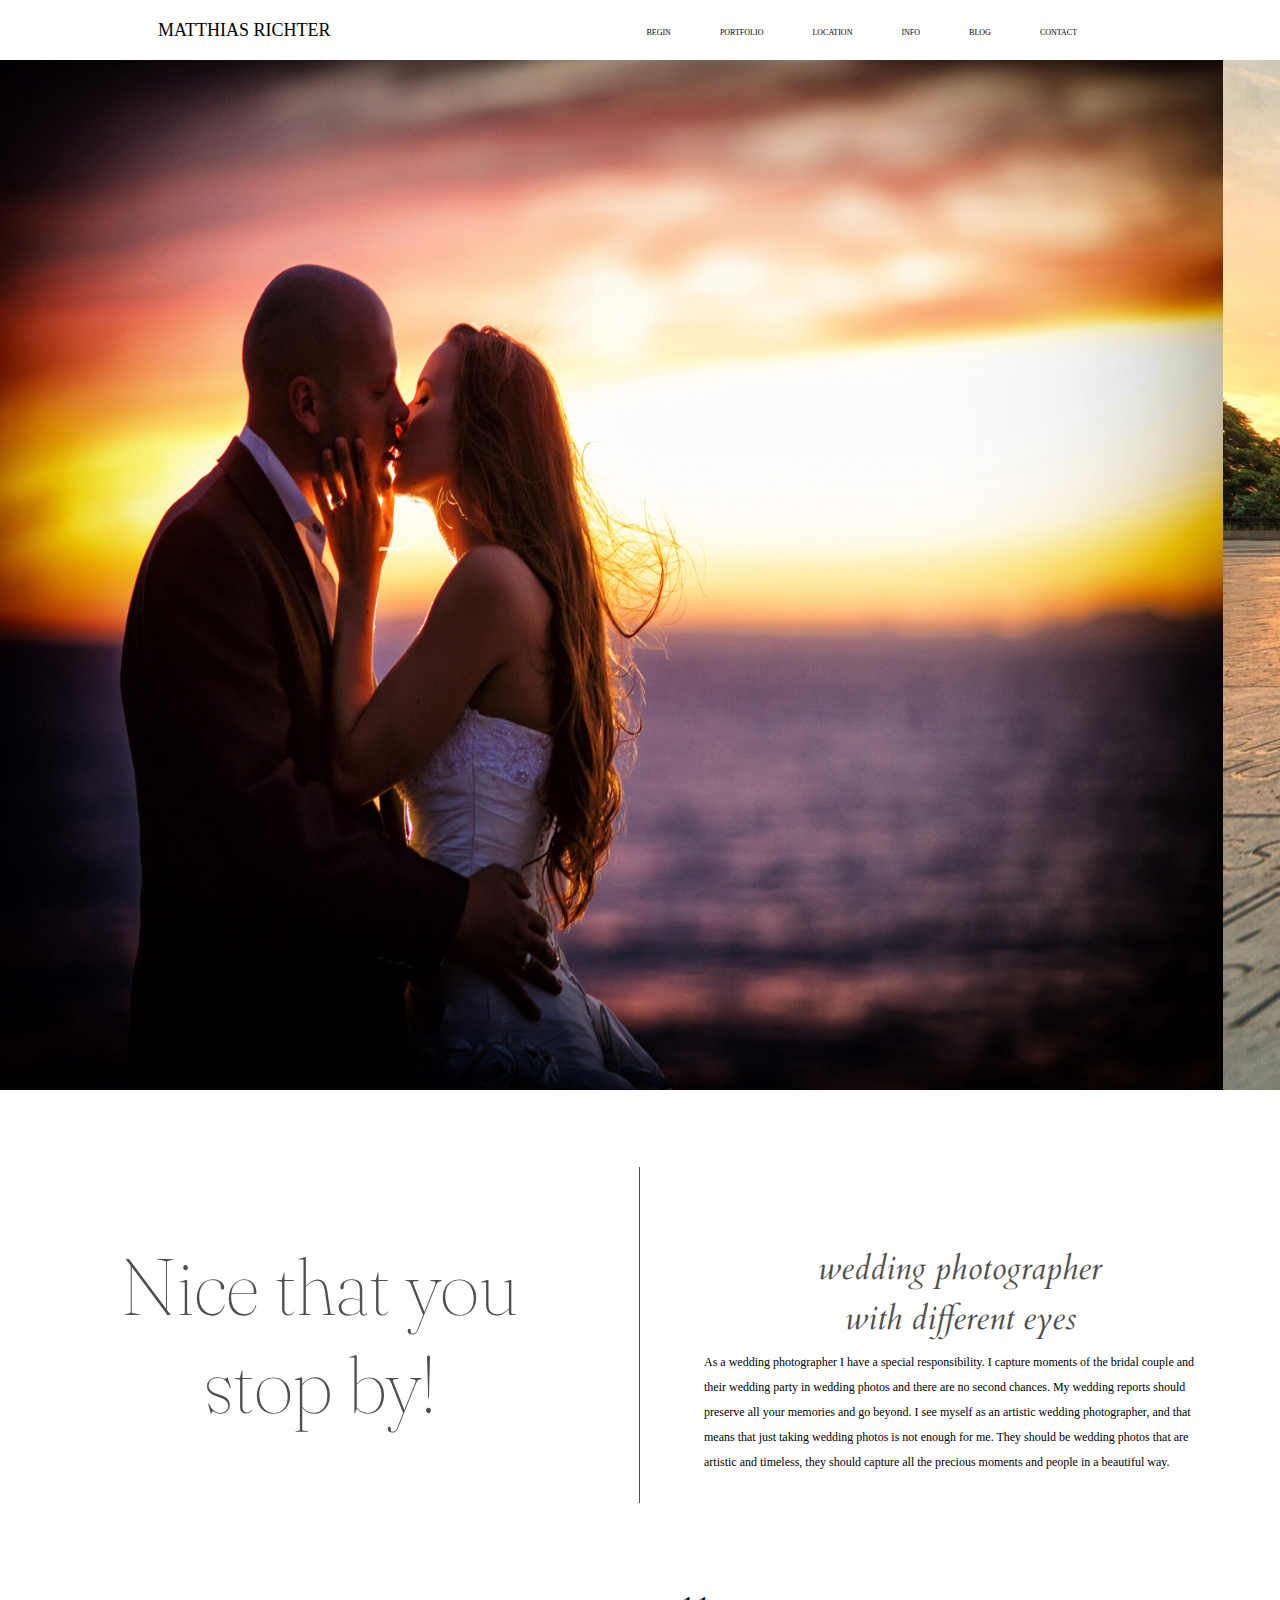
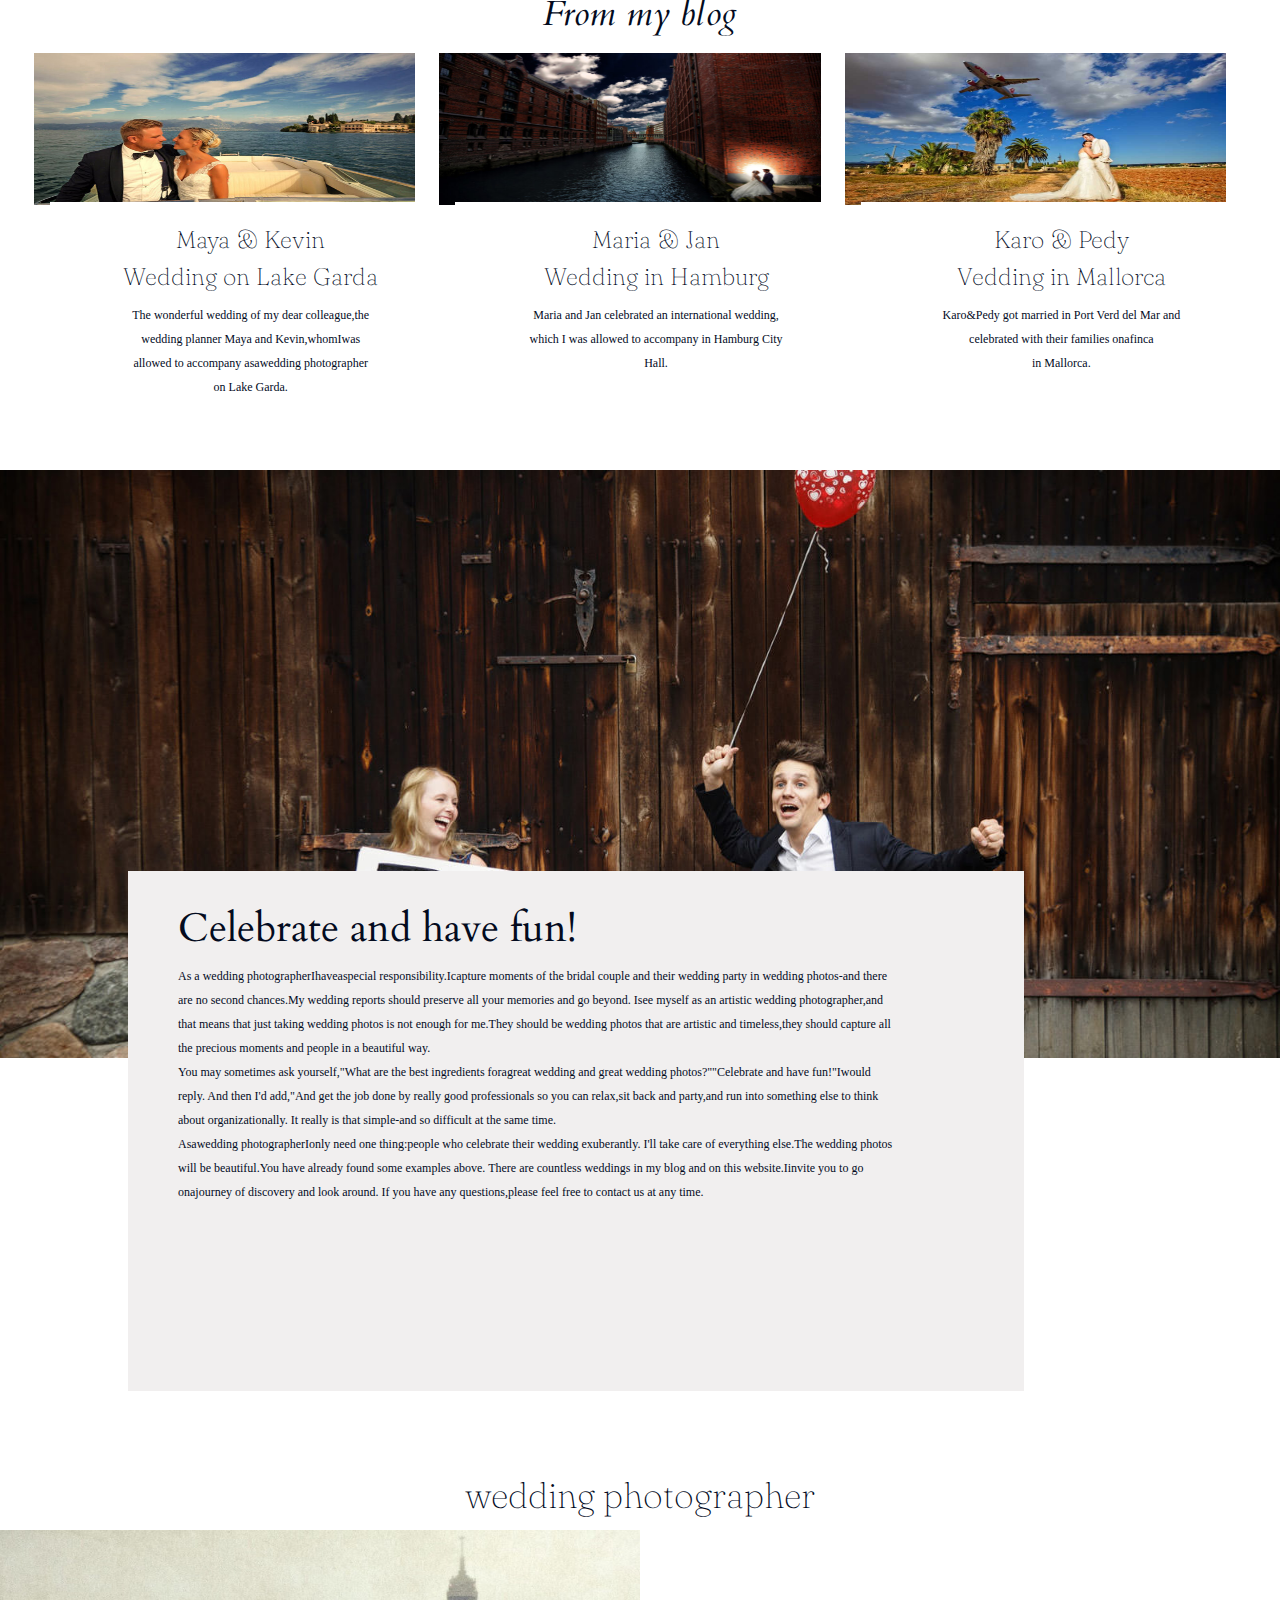
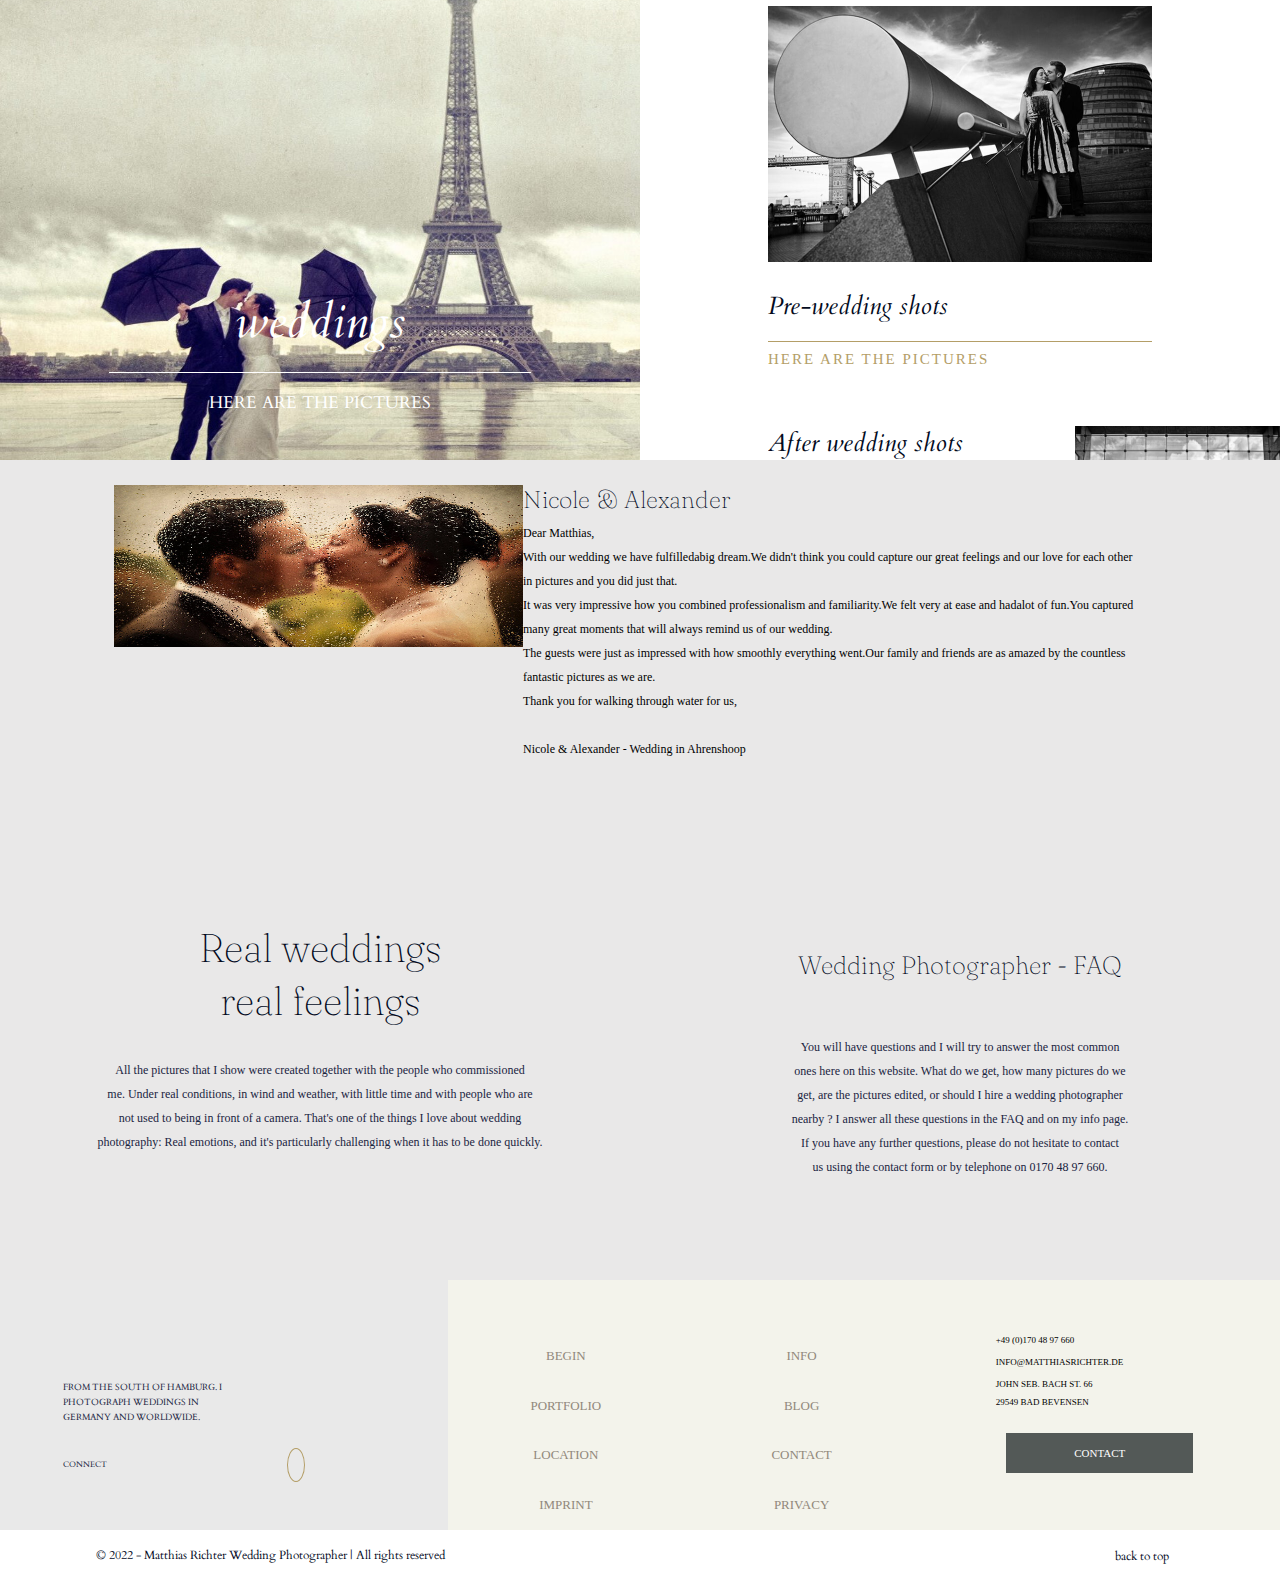
==== index.html @ 5a958062 "Add files via upload" ====
<!doctype html>
<html>

<head>
  <meta charset="utf-8">
  <meta http-equiv="X-UA-Compatible" content="IE=edge">
  <meta name="viewport" content="width=device-width, initial-scale=1.0">
  <title>Wedding photographer</title>
  <link href="# " rel="icon">
  <link rel="stylesheet" href="index.css" type="text/css">
  <link rel="stylesheet" href="https://cdnjs.cloudflare.com/ajax/libs/font-awesome/6.1.2/css/all.min.css"
    integrity="sha512-1sCRPdkRXhBV2PBLUdRb4tMg1w2YPf37qatUFeS7zlBy7jJI8Lf4VHwWfZZfpXtYSLy85pkm9GaYVYMfw5BC1A=="
    crossorigin="anonymous" referrerpolicy="no-referrer" />
  <link rel="preconnect" href="https://fonts.gstatic.com" crossorigin>
  <link
    href="https://fonts.googleapis.com/css2?family=Cardo:ital@0;1&family=Fraunces:opsz,wght@9..144,100;9..144,400&display=swap"
    rel="stylesheet">

</head>

<body> 
  <div id="moblie-nav">
  <p>MATTHIAS RICHTER</p>
  <img src="images/humburger.png" id="nav-icon" onclick="icon()"></img>
</div>
<div id="moblie-menu">
  <p><i class="fa-solid fa-xmark" id="menu-icon" onclick="menu()"></i></p>
  <p><a href="index.html">Begin</a></p>
  <p> <a href="portfolio.html">Portfolio</a></p>
  <p> <a href="location.html">Location</a></p>
  <p><a href="info.html">info</a></p>
  <p> <a href="blog.html">Blog</a></p>
  <p> <a href="contact.html">contact </a></p>
</div> 
    
  <div id="navbar">
    <p>MATTHIAS RICHTER</p>
    <div id="navbar-menu">
      <a href="index.html">Begin</a>
      <a href="portfolio.html">Portfolio</a>
      <a href="location.html">Location</a>
      <a href="info.html">info</a>
      <a href="blog.html">Blog</a>
      <a href="contact.html">contact </a>
    </div>
  </div>

  <div id="con-1">
    <div class="banner0">
      <div class="banner" id="banner1"><img src="images/Hochzeitsfotograf-3-2048x1365.jpg"></div>
      <div class="banner" id="banner2"><img src="images/Hochzeitsfotograf-3-1-2048x1152.jpg"></div>
      <div class="banner" id="banner3"><img src="images/Hochzeitsfotograf-2-2048x1365.jpg"></div>
      <div class="banner" id="banner4"><img src="images/karaj.jpg"></div>
    </div>
    <i class="fa-solid fa-left-long" id="left" onclick="left()"></i>
    <i class="fa-solid fa-right-long" onclick="right()" id="right"></i>
  </div>

  <div id="con-2">
    <div id="sec-1">Nice that you<br>stop by!</div>
    <div id="sec-2">
      <p id="heading">wedding photographer<br>
        with different eyes</p>
      <p id="sub-heading">As a wedding photographer I have a special responsibility. I capture moments of the bridal
        couple and their wedding party in wedding photos
        and there are no second chances. My wedding reports should preserve all your memories and go beyond.
        I see myself as an artistic wedding photographer, and that means that just taking wedding photos is not enough
        for me.
        They should be wedding photos that are artistic and timeless, they should capture all the precious moments and
        people in a beautiful way.
      </p>
    </div>
  </div>
<div id="main-box">
  <div id="con-3">
    <p id="con-3-heading">From my blog</p>
    <div id="con-3-card">

      <div class="card">
        <img src="images/Gardasee-600x400.jpg">
        <div class="card-text">
          <p class="card-heading">Maya & Kevin<br>Wedding on Lake Garda</p>
          <p class="card-sh">The wonderful wedding of my dear colleague,the<br>
            wedding planner Maya and Kevin,whomIwas <br>allowed to accompany asawedding photographer<br> on Lake Garda.
          </p>
        </div>
      </div>

      <div class="card">
        <img src="images/Hochzeitsfotograf-Hamburg-1-768x512.jpg">
        <div class="card-text">
          <p class="card-heading">Maria & Jan<br>
            Wedding in Hamburg</p>
          <p class="card-sh">Maria and Jan celebrated an international wedding,<br>
            which I was allowed to accompany in Hamburg City<br> Hall.</p>
        </div>
      </div>

      <div class="card">
        <img src="images/after-wedding-shooting-mallorca.jpg">
        <div class="card-text">
          <p class="card-heading">Karo & Pedy<br>
            Vedding in Mallorca</p>
          <p class="card-sh">Karo&Pedy got married in Port Verd del Mar and
            <br>celebrated with their families onafinca<br>in Mallorca.
          </p>
        </div>
      </div>

    </div>
  </div>

  <div id="con-4">
    <div id="con-4-img"><img src="images/hochzeitsfotograf-lueneburg-1.jpg"></div>
    <div id="con-4-text">
      <p id="con-4-heading">Celebrate and have fun! </p>
      <p id="con-4-sb">Wedding photographer recommendation </p>
      <p id="con-text"> As a wedding photographerIhaveaspecial responsibility.Icapture moments of the bridal couple and
        their wedding party in
        wedding photos-and there are no second chances.My wedding reports should preserve all your memories and go
        beyond.
        Isee myself as an artistic wedding photographer,and that means that just taking wedding photos is not enough for
        me.They
        should be wedding photos that are artistic and timeless,they should capture all the precious moments and people
        in a
        beautiful way.<br>
        You may sometimes ask yourself,"What are the best ingredients foragreat wedding and great wedding
        photos?""Celebrate
        and have fun!"Iwould reply. And then I'd add,"And get the job done by really good professionals so you can
        relax,sit back
        and party,and run into something else to think about organizationally. It really is that simple-and so difficult
        at the same
        time.
        <br>Asawedding photographerIonly need one thing:people who celebrate their wedding exuberantly. I'll take care
        of
        everything else.The wedding photos will be beautiful.You have already found some examples above. There are
        countless
        weddings in my blog and on this website.Iinvite you to go onajourney of discovery and look around. If you have
        any
        questions,please feel free to contact us at any time.
      </p>

    </div>
  </div>

  <div id="con-5">
    <p id="con-5-heading">wedding photographer</p>

    <div id="con-5-sec-1">
      <div id="wedding-sec">
        <img src="images/hochzeitsfotograf-hochzeit-1-1024x1024.jpg">
        <div id="wedding-sec-text">
          <p id="wedding-sec-text-heading">weddings</p>
          <p id="wedding-sec-text-sb">here are the pictures</p>
        </div>
      </div>
      <div id="wedding-sec-2">
        <div id="wedding-card1"><img src="images/Hochzeitsfotograf-London-1-768x512.jpg">
          <p id="wedding-heading">Pre-wedding shots</p>
          <p id="wedding-sh">here are the pictures</p>
        </div>

        <div id="wedding-card2">
          <div id="wedding-card2-text">
            <p id="wedding2-heading">After wedding shots</p>
            <p id="wedding2-sh">here are the pictures</p>
          </div><img src="images/hochzeitsfotograf-after-wedding-shooting-hamburg-1-768x512.jpg">

        </div>

      </div>
    </div>




  </div>

  <div id="con-6">
    <div id="con-6-sec1">
      <img src="images/Hochzeitsfotograf-Ostsee-1-768x512.jpg">
      <div id="con-6-text">
        <p id="con-6-heading">Nicole & Alexander</p>
        <p id="con-6-sh">Dear Matthias,<br>
          With our wedding we have fulfilledabig dream.We didn't think you could capture our great feelings and our love
          for each other<br>
          in pictures and you did just that.<br>
          It was very impressive how you combined professionalism and familiarity.We felt very at ease and hadalot of
          fun.You captured<br>
          many great moments that will always remind us of our wedding.<br>
          The guests were just as impressed with how smoothly everything went.Our family and friends are as amazed by
          the countless<br>
          fantastic pictures as we are.<br>
          Thank you for walking through water for us,<br><br>
          Nicole & Alexander - Wedding in Ahrenshoop</p>
      </div>
    </div>
    <div id="con-4-sec2">
      <div id="con-4-sec2-1">
        <p id="sec2-heading">Real weddings<br> real feelings</p>
        <p id="sec2-sh">All the pictures that I show were created together with the people who commissioned<br> me.
          Under real conditions, in wind and weather, with little time and with people who are<br> not used to being in
          front of a camera. That's one of the things I love about wedding<br> photography: Real emotions, and it's
          particularly challenging when it has to be done quickly.</p>
      </div>

      <div id="con-4-sec2-2">
        <p id="sec2-2-heading">Wedding Photographer - FAQ</p>
        <p id="sec2-sh">You will have questions and I will try to answer the most common<br> ones here on this website.
          What do we get, how many pictures do we<br> get, are the pictures edited, or should I hire a wedding
          photographer<br> nearby ? I answer all these questions in the FAQ and on my info page. <br>If you have any
          further questions, please do not hesitate to contact<br> us using the contact form or by telephone on 0170 48
          97 660.</p>
      </div>
    </div>
  </div>

  <div id="fotter">
    <div id="fotter-sec1">
      <p id="fotter-text">FROM THE SOUTH OF HAMBURG. I<br> PHOTOGRAPH WEDDINGS IN<br>GERMANY AND WORLDWIDE.</p>
      <div id="fotter-icon">
        <p>CONNECT</p><a href="https://www.instagram.com/matthiasrichter/" target="_blank"><i
            class="fa-brands fa-instagram" id="icon"></i></a>
      </div>
    </div>
    <div id="fotter-mobile"> 
      <div id="mf">
     <div id="fotter-link1">
       <a href="karan.html">Begin</a>
       <a href="portfolio.html">Portfolio</a>
       <a href="location.html">Location</a>
       <a href="#">imprint</a>
     </div>
     <div id="fotter-link2">
       <a href="info.html">info</a>
       <a href="blog.html">blog</a>
       <a href="contact.html">contact</a>
       <a href="#">privacy</a>
     </div>  </div>
   
     <div id="fotter-link3">
       <p>+49 (0)170 48 97 660</p>
       <p> INFO@MATTHIASRICHTER.DE</p>
       <p>JOHN SEB. BACH ST. 66<br>
         29549 BAD BEVENSEN</p>
       <button id="contact" onclick="button()">CONTACT</button>
   
   </div></div>
    <div id="fotter-sec2">
      <div id="fotter-link1">
        <a href="karan.html">Begin</a>
        <a href="portfolio.html">Portfolio</a>
        <a href="location.html">Location</a>
        <a href="#">imprint</a>
      </div>
      <div id="fotter-link2">
        <a href="info.html">info</a>
        <a href="blog.html">blog</a>
        <a href="contact.html">contact</a>
        <a href="#">privacy</a>
      </div>

      <div id="fotter-link3">
        <p>+49 (0)170 48 97 660</p>
        <p> INFO@MATTHIASRICHTER.DE</p>
        <p>JOHN SEB. BACH ST. 66<br>
          29549 BAD BEVENSEN</p>
        <button id="contact" onclick="button()">CONTACT</button>
      </div>
    </div>
  </div>


  <div id="con-7">
    <p>© 2022 - Matthias Richter Wedding Photographer | All rights reserved</p>
    <p onclick="topFunction()">back to top<i class="fa-solid fa-arrow-up" id="top-btn"></i> </p>
  </div> </div>

  <script>
    mybutton = document.getElementById("top-btn");
    function topFunction() {
      document.documentElement.scrollTop = 0;
    }
    function icon() {
      document.getElementById("moblie-menu").style.display = "block";
    }

    function menu() {
      document.getElementById("moblie-menu").style.display = "none";
    }

  </script>
</body>

</html>
---- index.css ----
*{margin: 0; padding: 0; box-sizing: border-box; scroll-behavior: smooth;}




@media only screen and (min-width: 481px)
 {
 
  #moblie-nav{ width: 100%; height: 65px; border: 0px black solid; display: flex;align-items:center;  justify-content: space-around;}
  #moblie-nav p{font-size: 18px ;  }
  #nav-icon{ color: #d5b666; height: 35px; }
  #moblie-menu{background-color: white; height: 1040px; border: 0px black solid; margin: auto; text-align: center;z-index: 1; 
     display: none;}
  #moblie-menu p{width: 90%; font-size:18px; border-bottom:1px rgb(153, 153, 153) solid;  margin: auto; text-align: center;  
    text-transform: uppercase; padding-top:40px; padding-bottom: 40px; }
  #moblie-menu a{text-decoration:none;color: rgb(94, 94, 94); }  
 #navbar{display: none;}
#menu-icon{font-size: 25px;color: rgb(94, 94, 94); }



#con-1{height: 600px;width:100%;overflow: hidden; position: relative;  border: 0px black solid; }
@keyframes banner {
  0%{left:0%;}    
  30%{left:-100%;}  
  60%{left:-200%;}  
  90%{left:-300%;}  
  100%{left:-300%;}  
}
.banner0{width:400%;height: 100%; display:flex;position: relative;animation: banner 6s infinite; border: 0px black solid; }
.banner0 img{width: 100%;height: 100%; float: left;}
#left{position: absolute; left:3%; bottom: 5%;  color:white; font-size: 20px;padding: 15px; }
#right{position: absolute; right:3%; bottom: 5%; color:white; font-size: 20px; padding: 15px; }
#left:hover, #right:hover {background-color: rgba(0,0,0,0.8);}

#con-2{width:100%; height: 900px;  margin: 30px 0px; border: 0px black solid; text-align: center; padding: 2% 0%;}
#sec-1{width: 70%;display: flex;text-align: center; justify-content: center; align-items:center;font-family: 'Fraunces', serif;  font-weight: lighter; 
  color:#4f4f4f; font-size: 65px;  padding-bottom: 30px; margin: auto;}
#sec-2{width: 100%;  text-align: center;}
#heading{font-family: 'Cardo', serif; padding-bottom: 25px; font-weight: 400; font-style: italic; font-size: 35px; color:#4f4f4f; }
#sub-heading{ width:80%;margin:auto;font-family: Calibri; font-size:22px ; line-height: 34px; text-align:left;font-weight:400 ;  color: #000000;} 
 #main-box{width: 100%; overflow: hidden;}

#con-3{height: 1500px; width:100%; margin-bottom: 15px; border: 0px #000000 solid; }
 #con-3-heading{text-align: center;font-family: 'Cardo', serif; font-size:36px ; color:#030b1e; font-style: italic; padding-bottom: 35px;}
 #con-3-card{ width: 85%; height: 95%; margin: auto; border: 0px green solid;}
 .card{width: 100%; height: 30%; margin:auto; position: relative;border: 0px red solid; margin-bottom: 50px;}
 .card img{width: 100%; height: 60%;}
 .card-text{ padding: 3%; width: 100%; position: absolute; bottom: 0%; left: 4%;  height:auto; text-align: center; background-color: white; border: 0px black solid; }
 .card-heading{font-family: Fraunces; color:#030b1e; font-size: 32px; padding:6% 0%;}
 .card-sh{color: #030b1e;font-size: 16px; font-family: Calibri;}

 #con-4{width:100%; height:1000px;  margin-bottom: 10px; position: relative;  border: 0px #000000 solid}
 #con-4-img{width: 100%; height:30%;  border: 0px red solid; overflow: hidden; border: 0px #000000 solid}
 #con-4-img img{ width: 100%;}
 #con-4-text{width: 85%; height:80%;background-color:rgb(244, 242, 242); position: absolute; bottom:0%; left: 5%; padding:10px 20px; }
 #con-4-heading{font-size: 60px; color:#030b1e; font-family: 'Cardo', serif; padding-bottom: 1%;}
 #con-4-sb{display: none;}
 #con-text{font-size: 18px; width: 100%; color:#030b1e; font-family: calibri ;}

 #con-5{ width: 100%; height: 750px; overflow: hidden;  border: 0px #000000 solid; }
 #con-5-heading{font-size:40px ; padding: 30px 0px ; font-family:Fraunces ;  color: #030b1e; text-align: center;}
 #con-5-sec-1{display: flex; height: 100%; padding-top: 30px;}
 #wedding-sec{width: 90%; height:100%;  position: relative; margin: auto; border: 0px red solid;}
 #wedding-sec img{width: 100%; height: 100%;}
 #wedding-sec-text{ position: absolute; bottom: 20%; left:15%;width: 80%; text-align:center; padding: 0vh 5vh; }
 #wedding-sec-text-heading{font-size:50px ;font-family: 'Cardo', serif; font-style: italic; color: white;  }
 #wedding-sec-text-sb{display: none; }
 #wedding-sec-2{display: none;}

 #con-6{width:100%; height:1800px; background-color: rgb(233, 232, 232);border: 0px black solid; padding-top: 80px; margin-top: 25px;}
 #con-6-sec1{height: 40%;width: 100%;  border: 0px black solid; margin: auto;}
 #con-6-sec1 img{width:90%;height: 45%;margin-left: 5%; }
 #con-6-text{width: 80%; height: 100%; display: block; margin: auto; border: 0px black solid;}
 #con-6-heading{font-size: 35px; color:#030b1e; font-family: Fraunces; padding:12px 0px;}
 #con-6-sh{font-size: 20px; color:#000000; font-family: calibri; }



 
 #con-4-sec2{ height: 60%;border: 0px black solid; padding: 10vh 0vh}
 #con-4-sec2-1{height: 50%; width:90%;border: 0px black solid; margin: auto;}
 #con-4-sec2-2{height: 50%; width:90%;border: 0px black solid;margin: auto; padding-top:6% ;}
 #sec2-heading{font-size: 35px; color:#030b1e; font-family: Fraunces;text-align: center; padding-top: 80px; padding-bottom: 40px; text-align: center;}
 #sec2-sh{font-size: 20px; color:#192441; font-family: calibri; text-align: center; }
 #sec2-2-heading{ display: none;}

 #fotter{width: 100%; height: 560px; border: 0px blue solid; overflow: hidden;}
 #fotter-sec1{width:100%; margin: auto; height: 30%;border: 0px black solid; background-color: #e9e9e9; }
 #fotter-text{font-size: 18px; color:#192441; padding:25px 0px ; font-family:  'Cardo', serif; line-height: 21px; text-align: center;   }
 
 #icon{border-radius: 50%; border: 1px #b49e67 solid; padding: 15px; margin-left: 50px; color: #b49e67;}
 #icon:hover{border: 1px #d5b666 solid; color: #d5b666;}
 
 #fotter-icon p{display: none;}
 #fotter-sec2{display: none;}
 
 #fotter-mobile{border: 0px black solid;width: 100%; background-color: #f3f3eb ; height:70%; }
 #mf{width: 90%;  border: 0px black solid;  height:50%; margin: auto; display: flex; justify-content: space-around;  margin-bottom: 15px;
  }
 #fotter-link1{ border: 0px black solid; height: 100%; width: 50%; display: flex; flex-direction: column; justify-content: space-around; }
 #fotter-link1 a{text-transform: uppercase; font-size: 16px;  text-align: center; line-height: 16px; font-family: calibri; color:#91887b; text-decoration: none;}
 #fotter-link2{ border: 0px black solid; height: 100%; width: 50%;display: flex;flex-direction: column; justify-content: space-around; }
 #fotter-link2 a{text-transform: uppercase; font-size: 16px;  text-align: center; line-height: 16px; font-family: calibri; color:#91887b; text-decoration: none;}
 
 #fotter-link3{ border: 0px black solid; width: 100%; height: 40%;  border: 0px red solid; display: flex;flex-direction: column; justify-content: space-around;}
 #fotter-link3 p{text-transform: uppercase; font-size: 18px; text-align: center; padding-bottom: 4px; line-height: 18px; font-family: calibri; color:#000000;}
 #contact{background-color: #535957; border: none; margin:auto;width: 40%; color: white; padding: 14px; font-size: 15px; font-family: calibri;}
 #contact:hover{background-color: #bbbcbb;}
 
 #con-7{width: 70%; margin: auto; height: 150px; margin: auto; border: 0px black solid; text-align: center;}
 #con-7 p{ font-size: 16px; color:#030b1e; font-family:  'Cardo', serif; padding: 20px 0px; border: 0px black solid; cursor: pointer;}
 #top-btn{cursor: pointer; font-size: 15px; padding-left: 15px;} 
 

}



@media only screen and (min-width: 769px) {
 #moblie-nav{display: none;}
  #moblie-menu{display: none;}

  #navbar{width: 100%; height: 60px; display: flex;align-items:center;justify-content: space-around;  border :0px black solid;}
  #navbar p{font-size: 18px; border :0px red solid; font-weight: 400;}
  
  #navbar-menu a{text-decoration:none; font-size:8px; padding-right:5vh;font-weight: 400; text-transform: uppercase; color: black; }
  #navbar-menu a:hover {color:rgb(228, 196, 154);}

  #con-1{height: 1030px;width:100%;overflow: hidden; position: relative;  border: 0px black solid; }
@keyframes banner {
  0%{left:0%;}    
  30%{left:-100%;}  
  60%{left:-200%;}  
  90%{left:-300%;}  
  100%{left:-300%;}  
}
.banner0{width:400%;height: 100%; display:flex;position: relative;animation: banner 6s infinite; border: 0px black solid; }
.banner0 img{width: 100%;height: 100%; float: left;}
#left{position: absolute; left:3%; bottom: 5%;  color:white; font-size: 20px;padding: 15px; }
#right{position: absolute; right:3%; bottom: 5%; color:white; font-size: 20px; padding: 15px; }
#left:hover, #right:hover {background-color: rgba(0,0,0,0.8);}




#con-2{width: 100%; height:500px; display: flex; margin: 0%; border: 0px black solid;}
#sec-1{width: 50%; height: 75%; font-family: 'Fraunces', serif;border: 0px red solid; font-weight: lighter; color:#4f4f4f;
   font-size: 80px; border-right: 1px #4f4f4f solid; margin-top:4%;  padding-bottom: 0%;}
#sec-2{width: 50%;   height: 75%; text-align: center;margin-top:4%; padding-top: 6%;  border: 0px red solid;}
#heading{font-family: 'Cardo', serif;  font-weight: 400; font-style: italic; font-size: 33px; color:#4f4f4f; line-height:50px; padding-bottom: 1%;}
#sub-heading{ width:80%;margin:auto;font-family: Calibri; font-size:12px ; text-align:left;font-weight:400 ; line-height:25px; color: #000000;}


#con-3{height: 460px; width: 100%; margin-bottom:20px; border: 0px #000000 solid; }
#con-3-heading{text-align: center;font-family: 'Cardo', serif; font-size:35px  ; color:#030b1e; font-style: italic; padding-bottom:15px;}
#con-3-card{display: flex; width: 95%; height: 380px; margin: auto; border: 0px red solid;}
.card{width: 33%; height: 100%; margin:auto; position: relative;border: 0px black solid;}
.card img{width: 95%; height: 40%;}
.card-text{ padding: 3%; width: 100%; position: absolute; bottom: 3%; left: 4%; height: 220px; text-align: center; background-color: white; border: 0px black solid; }
.card-heading{font-family: Fraunces; font-weight: lighter;  color:#030b1e; font-size: 24px; line-height: 37px; padding:2% 0%;}
.card-sh{color: #030b1e;font-size: 12px; line-height: 24px; font-family: Calibri;}

#con-4{width: 100%; height: 980px; overflow: hidden;  border: 0px black solid; position: relative;}
#con-4-img{width: 100%; height: 60%;  border: 0px red solid; overflow: hidden;}
#con-4-img img{ width: 100%;}
#con-4-text{width:70%; height:520px;background-color:rgb(241, 239, 239); position: absolute; bottom:6%; left: 10%; padding:30px 50px;}
#con-4-heading{font-size: 40px; color:#030b1e; font-family: 'Cardo', serif; padding-bottom: 1%;}
#con-4-sb{font-size: 22px; color:#030b1e; font-family: 'Cardo', serif; padding-bottom: 3%;}
#con-text{font-size: 12px; width: 90%; color:#030b1e; font-family: calibri; line-height:24px ;}

#con-5{ width: 100%; height: 600px; overflow: hidden; border: 0px black solid;}
#con-5-heading{font-size:36px ; font-family:Fraunces ; font-weight:lighter; color: #030b1e; text-align: center; padding: 1% 0%;}
#con-5-sec-1{width: 100%; height: 100%; border:0px #000000 solid; padding: 0%;}

#wedding-sec{width: 50%; height: 100%; position: relative; border: 0px red solid;}
#wedding-sec img{width: 100%; height: 95%;}
#wedding-sec-text{ position: absolute;left: 10%; top: 60%; width: 80%; text-align:center; padding: 0vh 5vh; }
#wedding-sec-text-heading{font-size:47px ;font-family: 'Cardo', serif; font-style: italic; color: white;  padding-bottom: 2vh;border-bottom: 1px white solid;}
#wedding-sec-text-sb{font-size:17px ; font-family: 'Cardo', serif; padding-top: 2vh; color: white;text-transform: uppercase; display: block; }

#wedding-sec-2{width: 50%; height:100%; display: block;  border: 0px rgb(7, 155, 79) solid;}
#wedding-card1{border:0px black solid; height: auto; width: 60% ;margin: auto; padding-top: 12%; padding-bottom: 9%; }
#wedding-card1 img{width:100% ; height: auto; padding-bottom: 6%;}
#wedding-heading{font-size: 25px; color:#030b1e; font-family: 'Cardo', serif; padding-bottom: 2vh; border-bottom: 1px #b49e67 solid; font-style: italic; }
#wedding-sh{font-size: 15px; color:#b49e67; font-family:Calibri;padding-top: 1vh;  text-transform: uppercase;  letter-spacing: 2px;}
#wedding-card2{ width: 80%; height:auto; margin-bottom:12%; float: right; justify-content: space-between; display: flex;border:0px black solid; overflow: hidden;}
#wedding-card2 img{width:40% ; height: 100%;}
#wedding-card2-text{display: block; width: 50%; margin-top:0% ;}
#wedding2-heading{font-size: 25px; color:#030b1e; font-family: cardo; padding-bottom: 5px; border-bottom: 1px #b49e67 solid; font-style: italic; }
#wedding2-sh{font-size: 15px; color:#b49e67; font-family:Calibri;padding-top: 3px;  text-transform: uppercase;  letter-spacing: 2px;}

#con-6{width: 100%; height: 820px; background-color: rgb(233, 232, 232);border: 0px black solid; padding-bottom: 0%; margin-top: 0px; padding-top: 0px;}
#con-6-sec1{display: flex;justify-content: space-between; height: 50%;padding: 25px 55px; border: 0px pink solid;}
#con-6-sec1 img{width: 35%;height:45%; }
#con-6-text{width: 60%; height: 100%; display: block; border: 0px black solid; }
#con-6-heading{font-size: 24px; color:#030b1e; font-family: Fraunces;font-weight: lighter; padding-top: 0%; padding-bottom: 0%; }
#con-6-sh{font-size: 12px; color:#000000; font-family: calibri; line-height: 24px; padding-top: 1%; }

#con-4-sec2{display: flex;justify-content: space-between; height: 40%;border: 0px black solid; margin-top: 4%; padding: 0%;}
#con-4-sec2-1{height: 100%; width:40%;border: 0px black solid; margin: auto;}
#con-4-sec2-2{height: 100%; width:40%;border: 0px black solid;margin: auto; padding-top:2%;}
#sec2-heading{font-size: 40px; line-height: 53px; color:#030b1e; font-family: Fraunces;font-weight: lighter; text-align: center; padding-top:0%;padding-bottom: 6%;}
#sec2-sh{font-size: 12px; color:#192441; font-family: calibri; line-height: 24px;}
#sec2-2-heading{font-size: 25px; line-height: 37px; color:#030b1e; font-family: Fraunces;font-weight: lighter;display:block; text-align: center;padding-bottom: 10%;}

#fotter{width: 100%; height: 250px; border: 0px black solid; display: flex; }
#fotter-sec1{width: 35%; height: 100%;border: 0px black solid; position: relative; }
#fotter-text{font-size: 9px; color:#192441;text-align:left;  font-family:  'Cardo', serif; line-height: 15px; position: absolute; top: 30%; left: 14%;  }

#fotter-icon p{display: block;} 
#fotter-icon{font-size: 8px; color:#192441; font-family:  'Cardo', serif; margin-top: 6%;border: 0px black solid; width: 54%;display: flex; justify-content: space-between; align-items: center; position: absolute; top: 60%; left: 14%; }
#icon{border-radius: 50%; border: 1px #b49e67 solid; padding: 8px; font-size: 12px;  color: #b49e67;}
#icon:hover{border: 1px #d5b666 solid; color: #d5b666;}
#fotter-mobile{display: none;}



#fotter-sec2{width: 65%; height: 100%; display: flex; justify-content: space-around;  background-color: #f3f3eb ; padding-top: 4%;}
#fotter-link1{ border: 0px black solid; height: 100%; width: 10%; display: flex; flex-direction: column; justify-content: space-around; }
#fotter-link1 a{text-transform: uppercase; font-size: 13px;  line-height: 16px; font-family: calibri; color:#91887b; text-decoration: none;}
#fotter-link2{ border: 0px black solid; height: 100%; width: 10%;display: flex;flex-direction: column; justify-content: space-around; }
#fotter-link2 a{text-transform: uppercase; font-size: 13px;   line-height: 16px; font-family: calibri; color:#91887b; text-decoration: none;}
#fotter-link3{ border: 0px black solid; width: 25%; height: 80%; display: flex;flex-direction: column; justify-content: space-around;}
#fotter-link3 p{text-transform: uppercase; font-size: 9px; text-align: left;  line-height: 18px; font-family: calibri; color:#000000;}
#contact{background-color: #535957; border: none; width: 90%; color: white; padding: 14px; font-size: 11px; font-family: calibri;}
#contact:hover{background-color: #bbbcbb;}


#con-7{width: 85%; height: 50px; display: flex; align-items: center; justify-content: space-between; margin: auto; border: 0px black solid;}
#con-7 p{ font-size: 12px; color:#030b1e; font-family:  'Cardo', serif; border: 0px black solid; cursor: pointer;}
#top-btn{cursor: pointer; font-size: 15px; padding-left: 15px;} 
   

 
}

@media only screen and (min-width: 1366px)
 {
 
  
#moblie-nav{display: none;}
 #moblie-menu{display: none;}
#navbar{width: 100%; height: 90px; display: flex;align-items:center;justify-content: space-around; margin: auto; border :0px black solid;}
#navbar p{font-size: 36px; }
#navbar-menu a{text-decoration:none; font-size:15px; padding-right:6vh; text-transform: uppercase; color: black; }
#navbar-menu a:hover {color:rgb(228, 196, 154);}

#con-1{height: 1030px;width:100%;overflow: hidden; position: relative;  border: 0px black solid; }
@keyframes banner {
  0%{left:0%;}    
  30%{left:-100%;}  
  60%{left:-200%;}  
  90%{left:-300%;}  
  100%{left:-300%;}  
}
.banner0{width:400%;height: 100%; display:flex;position: relative;animation: banner 6s infinite; border: 0px black solid; }
.banner0 img{width: 100%;height: 100%; float: left;}
#left{position: absolute; left:3%; bottom: 5%;  color:white; font-size: 20px;padding: 15px; }
#right{position: absolute; right:3%; bottom: 5%; color:white; font-size: 20px; padding: 15px; }
#left:hover, #right:hover {background-color: rgba(0,0,0,0.8);}




#con-2{width: 100%; height:600px; display: flex; margin: 0%; border: 0px black solid;}
#sec-1{width: 50%; height: 75%; font-family: 'Fraunces', serif;border: 0px red solid; font-weight: lighter; color:#4f4f4f;
   font-size: 90px; border-right: 1px #4f4f4f solid; margin-top:4%;  padding-bottom: 0%;}
#sec-2{width: 50%;   height: 75%; text-align: center;margin-top:4%; padding-top: 5%;  border: 0px red solid;}
#heading{font-family: 'Cardo', serif;  font-weight: 400; font-style: italic; font-size: 37px; color:#4f4f4f; line-height:50px;}
#sub-heading{ width:80%;margin:auto;font-family: Calibri; font-size:14px ; text-align:left;font-weight:400 ; line-height:25px; color: #000000;}


#con-3{height: 600px; width: 100%; margin-bottom:20px; border: 0px #000000 solid; }
#con-3-heading{text-align: center;font-family: 'Cardo', serif; font-size:35px  ; color:#030b1e; font-style: italic; padding-bottom: 5vh;}
#con-3-card{display: flex; width: 90%; height: 500px; margin: auto; border: 0px red solid;}
.card{width: 33%; height: 100%; margin:auto; position: relative;border: 0px black solid;}
.card img{width: 90%; height: 270px;}
.card-text{ padding: 3%; width: 100%; position: absolute; bottom: 3%; left: 4%; height: 220px; text-align: center; background-color: white; border: 0px black solid; }
.card-heading{font-family: Fraunces; font-weight: lighter;  color:#030b1e; font-size: 29px; line-height: 37px; padding:4% 0%;}
.card-sh{color: #030b1e;font-size: 14px; line-height: 24px; font-family: Calibri;}

#con-4{width: 100%; height: 1000px;  border: 0px black solid; position: relative;}
#con-4-img{width: 100%; height: 60%;  border: 0px red solid; overflow: hidden;}
#con-4-img img{ width: 100%;}
#con-4-text{width:60%; height:500px;background-color:rgb(241, 239, 239); position: absolute; bottom:0%; left: 10%; padding:30px 50px;}
#con-4-heading{font-size: 48px; color:#030b1e; font-family: 'Cardo', serif; padding-bottom: 1%;}
#con-4-sb{font-size: 29px; color:#030b1e; font-family: 'Cardo', serif; padding-bottom: 3%;}
#con-text{font-size: 14px; width: 90%; color:#030b1e; font-family: calibri; line-height:24px ;}

#con-5{ width: 100%; height: 900px; overflow: hidden; border: 0px black solid;}
#con-5-heading{font-size:36px ; font-family:Fraunces ; font-weight:lighter; color: #030b1e; text-align: center; padding: 1% 0%;}
#con-5-sec-1{width: 100%; height: 100%; border:0px #000000 solid; padding: 0%;}

#wedding-sec{width: 50%; height: 100%; position: relative; border: 0px red solid;}
#wedding-sec img{width: 100%; height: 95%;}
#wedding-sec-text{ position: absolute; top:500px; right:40px;width: 80%; text-align:center; padding: 0vh 5vh; }
#wedding-sec-text-heading{font-size:47px ;font-family: 'Cardo', serif; font-style: italic; color: white;  padding-bottom: 2vh;border-bottom: 1px white solid;}
#wedding-sec-text-sb{font-size:17px ; font-family: 'Cardo', serif; padding-top: 2vh; color: white;text-transform: uppercase; display: block; }

#wedding-sec-2{width: 50%; height:100%; display: block;  border: 0px rgb(7, 155, 79) solid;}
#wedding-card1{border:0px black solid; height: auto; width: 60% ;margin: auto; padding-top: 12%; padding-bottom: 9%; }
#wedding-card1 img{width:100% ; height: auto; padding-bottom: 6%;}
#wedding-heading{font-size: 35px; color:#030b1e; font-family: 'Cardo', serif; padding-bottom: 2vh; border-bottom: 1px #b49e67 solid; font-style: italic; }
#wedding-sh{font-size: 15px; color:#b49e67; font-family:Calibri;padding-top: 1vh;  text-transform: uppercase;  letter-spacing: 2px;}
#wedding-card2{ width: 80%; height:auto; margin-bottom:12%; float: right; justify-content: space-between; display: flex;border:0px black solid; overflow: hidden;}
#wedding-card2 img{width:40% ; height: 100%;}
#wedding-card2-text{display: block; width: 50%; margin-top:21% ;}
#wedding2-heading{font-size: 35px; color:#030b1e; font-family: cardo; padding-bottom: 2vh; border-bottom: 1px #b49e67 solid; font-style: italic; }
#wedding2-sh{font-size: 15px; color:#b49e67; font-family:Calibri;padding-top: 1vh;  text-transform: uppercase;  letter-spacing: 2px;}

#con-6{width: 100%; height: 850px; background-color: rgb(233, 232, 232);border: 0px black solid; padding-bottom: 20px; margin-top: 0px; padding-top: 0px;}
#con-6-sec1{display: flex;justify-content: space-between; height: 50%;padding: 25px 75px; border: 0px pink solid;}
#con-6-sec1 img{width: 30%;height: 75%; }
#con-6-text{width: 60%; height: 100%; display: block; border: 0px black solid; }
#con-6-heading{font-size: 30px; color:#030b1e; font-family: Fraunces;font-weight: lighter; padding-top: 0%; }
#con-6-sh{font-size: 14px; color:#000000; font-family: calibri; line-height: 24px; padding-top: 1%; }

#con-4-sec2{display: flex;justify-content: space-between; height: 40%;border: 0px red solid; margin-top: 4%; padding: 0%;}
#con-4-sec2-1{height: 100%; width:35%;border: 0px black solid; margin: auto; padding-top: 0%;}
#con-4-sec2-2{height: 100%; width:30%;border: 0px black solid;margin: auto; padding-top:2%;}
#sec2-heading{font-size: 48px; line-height: 53px; color:#030b1e; font-family: Fraunces;font-weight: lighter; padding-top: 0%; text-align: center;padding-bottom: 6%;}
#sec2-sh{font-size: 14px; color:#192441; font-family: calibri; line-height: 24px;}
#sec2-2-heading{font-size: 29px; line-height: 37px; color:#030b1e; font-family: Fraunces;font-weight: lighter;display:block; text-align: center;padding-bottom: 10%;}

#fotter{width: 100%; height: 40vh; border: 0px black solid; display: flex; }
#fotter-sec1{width: 35%; height: 100%;border: 0px black solid; position: relative; }
#fotter-text{font-size: 17px; color:#192441; font-family:  'Cardo', serif; line-height: 21px; position: absolute; top: 30%; left: 14%;  }
#fotter-icon{font-size: 15px; color:#192441; font-family:  'Cardo', serif; margin-top: 4%;border: 0px black solid; width: 54%;display: flex; justify-content: space-between; align-items: center; position: absolute; top: 60%; left: 14%; }
#icon{border-radius: 50%; border: 1px #b49e67 solid; padding: 8px; font-size: 15px;  color: #b49e67;}
#icon:hover{border: 1px #d5b666 solid; color: #d5b666;}
#mobile-fotter{display: none;}


#fotter-sec2{width: 65%; height: 100%; display: flex; justify-content: space-around;  background-color: #f3f3eb ; padding-top: 4%;}
#fotter-link1{ border: 0px black solid; height: 100%; width: 10%; display: flex; flex-direction: column; justify-content: space-around; }
#fotter-link1 a{text-transform: uppercase; font-size: 16px;  text-align: center; line-height: 16px; font-family: calibri; color:#91887b; text-decoration: none;}
#fotter-link2{ border: 0px black solid; height: 100%; width: 10%;display: flex;flex-direction: column; justify-content: space-around; }
#fotter-link2 a{text-transform: uppercase; font-size: 16px;  text-align: center; line-height: 16px; font-family: calibri; color:#91887b; text-decoration: none;}
#fotter-link3{ border: 0px black solid; width: 25%; height: 80%; display: flex;flex-direction: column; justify-content: space-around;}
#fotter-link3 a{text-transform: uppercase; font-size: 12px;  text-align: center; line-height: 18px; font-family: calibri; color:#000000;}
#contact{background-color: #535957; border: none; width: 90%; color: white; padding: 14px; font-size: 14px; font-family: calibri;}
#contact:hover{background-color: #bbbcbb;}

#con-7{width: 85%; height: 10vh; display: flex; align-items: center; justify-content: space-between; margin: 0%; border: 0px black solid;}
#con-7 p{ font-size: 12px; color:#030b1e; font-family:  'Cardo', serif; border: 0px black solid; cursor: pointer;}
#top-btn{cursor: pointer; font-size: 15px; padding-left: 15px;}
 }
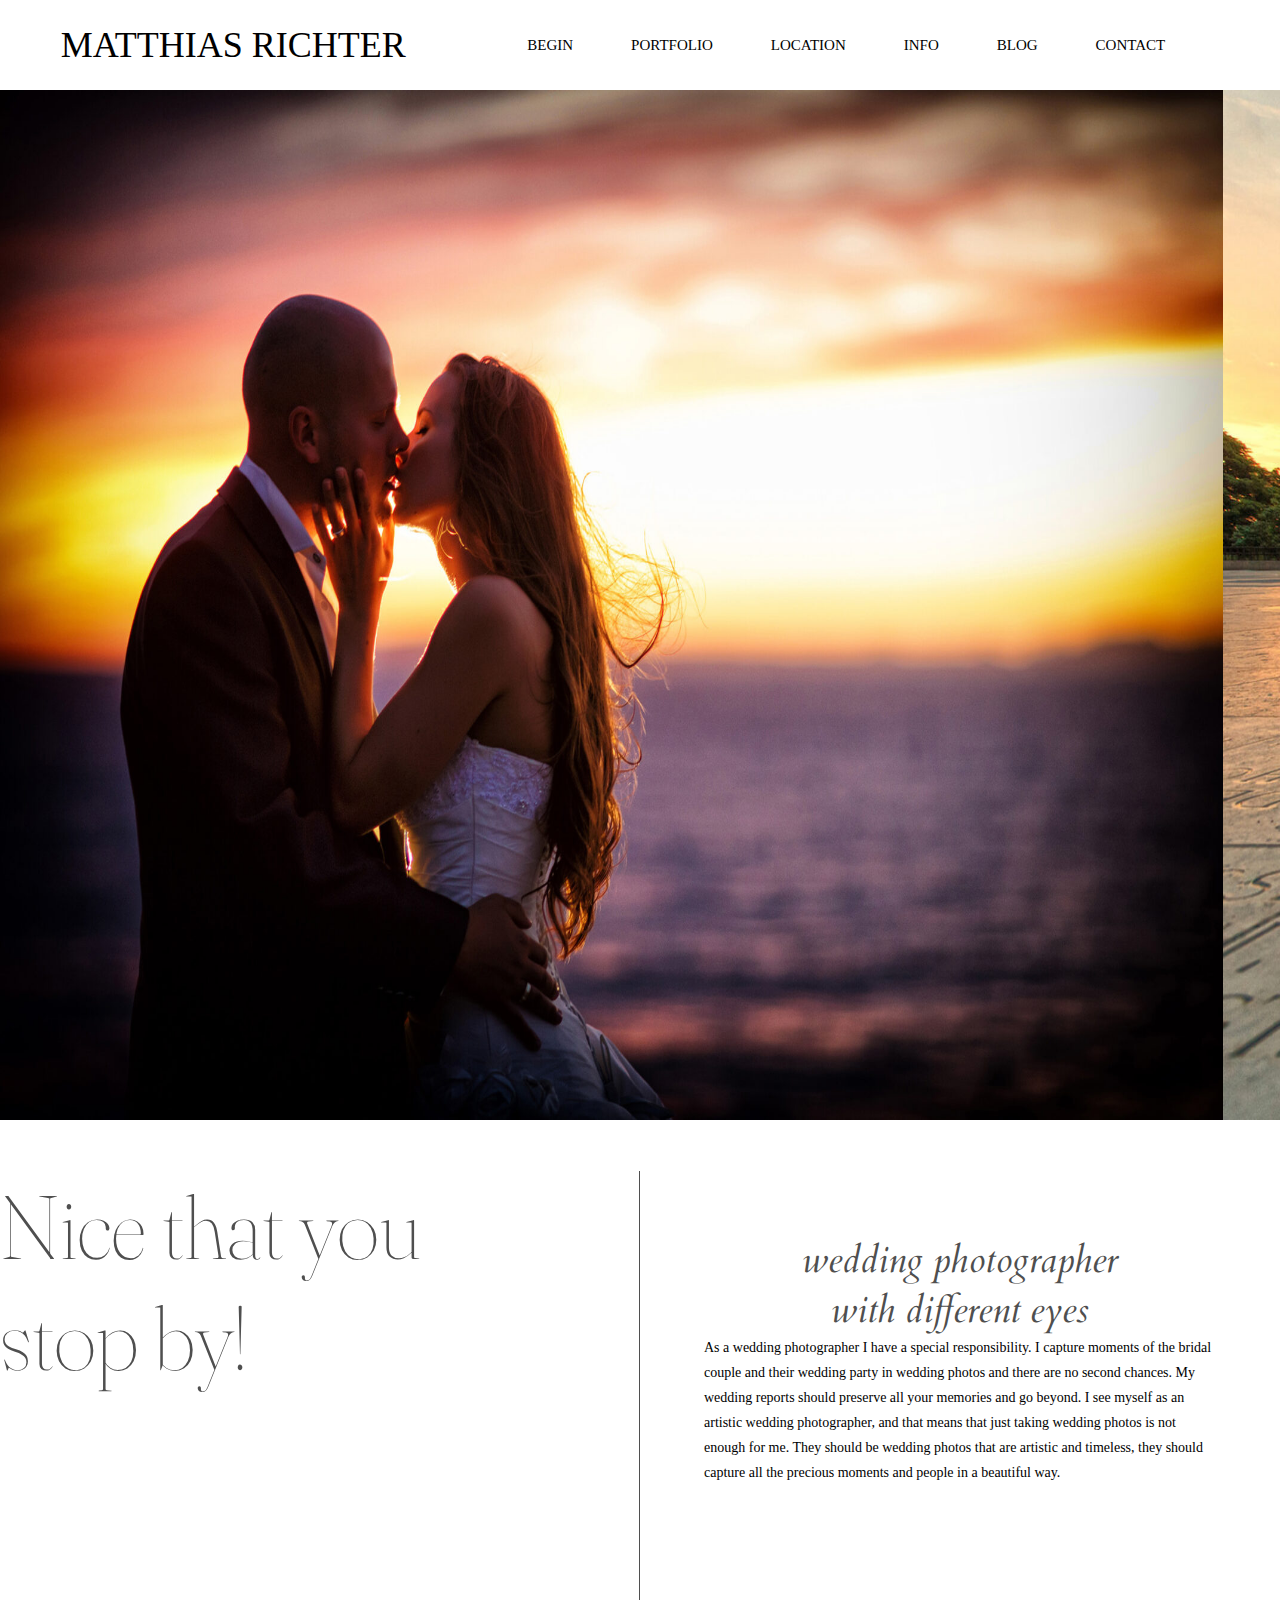
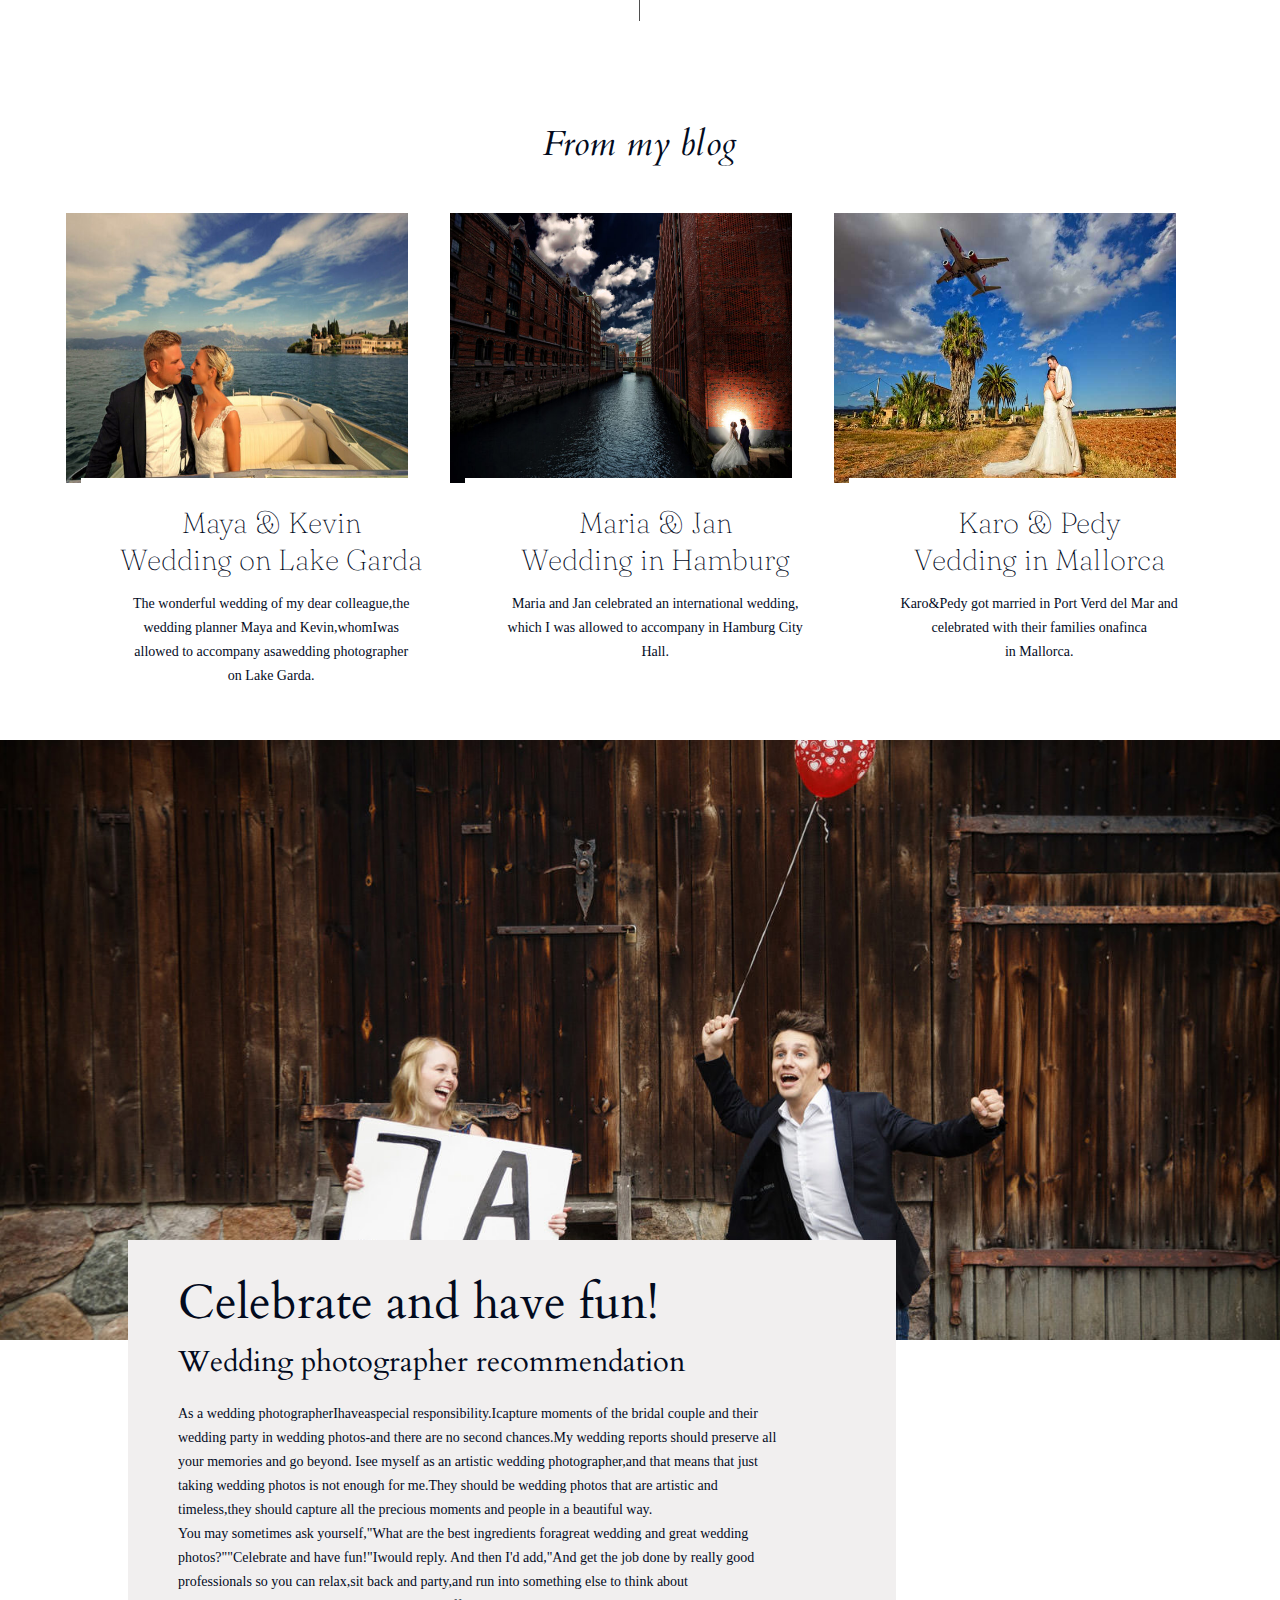
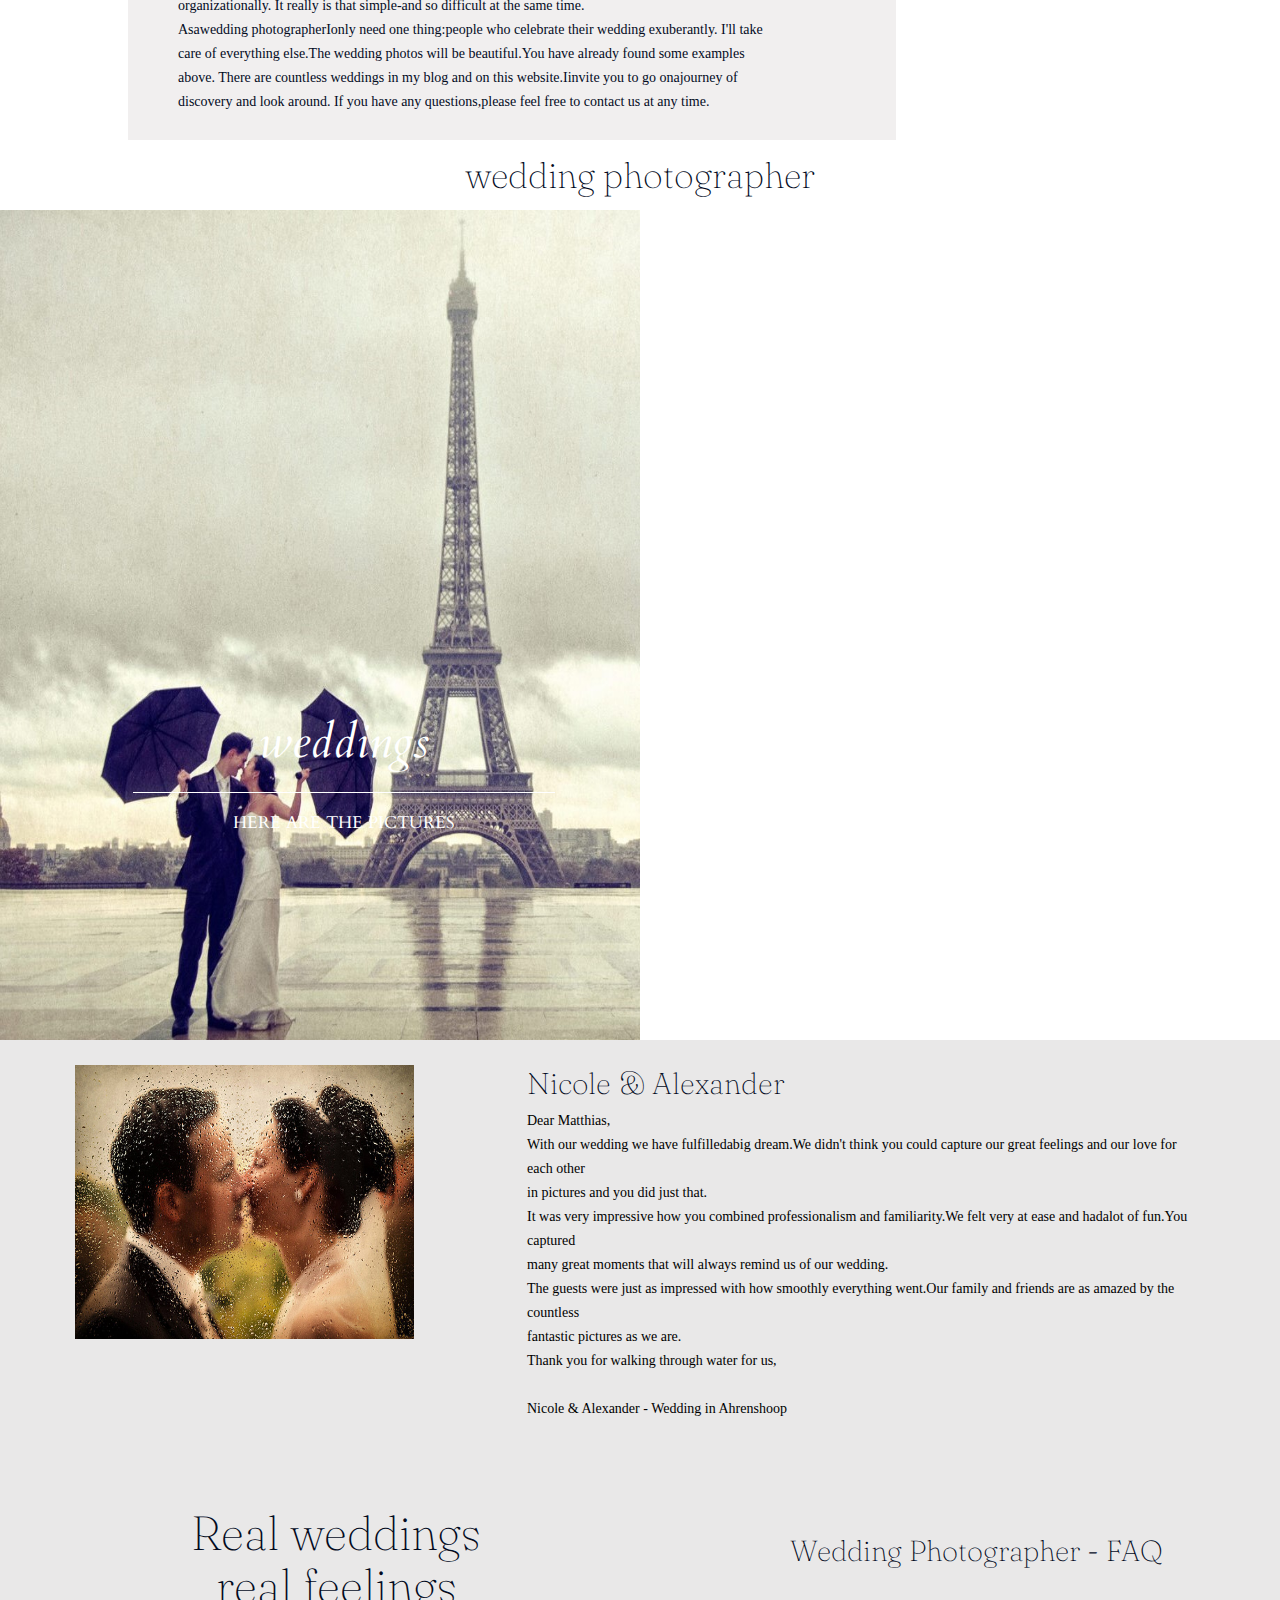
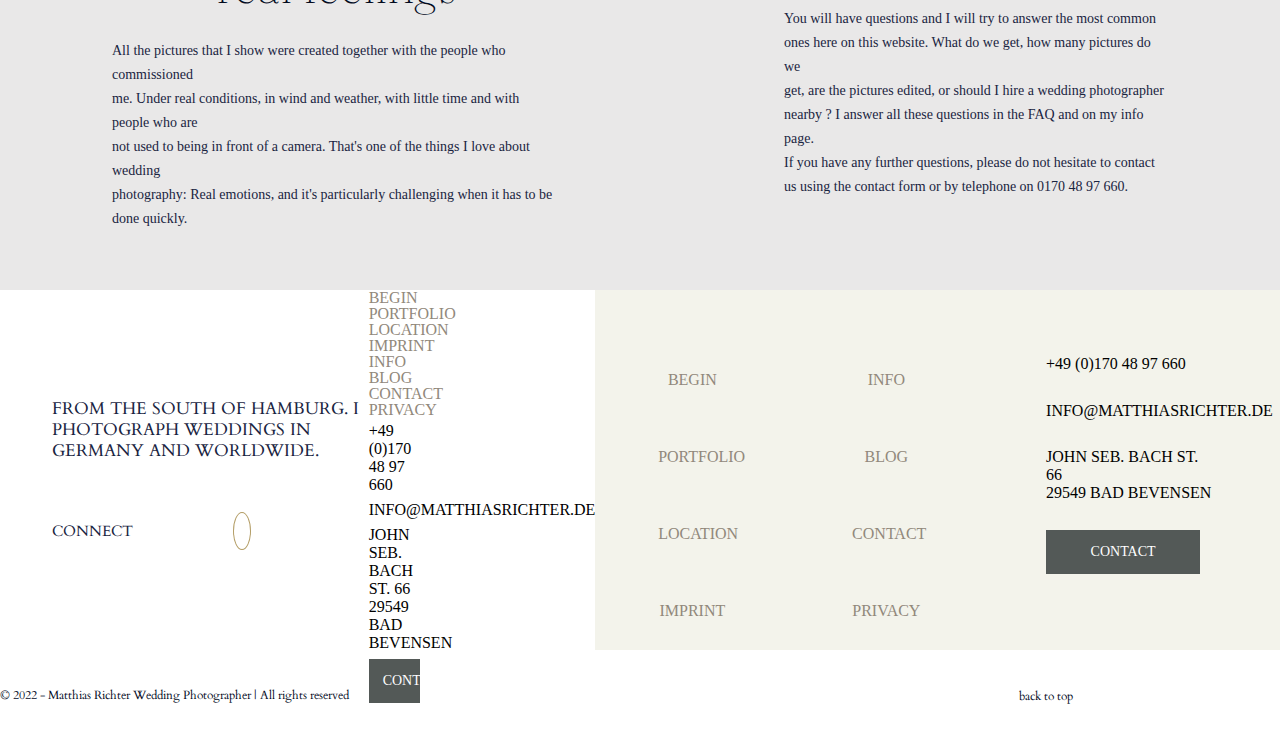
==== commit a3cc0201: "Update index.html" ====
--- a/index.html
+++ b/index.html
@@ -215,7 +215,8 @@
     </div>
   </div>
 
-  <div id="fotter">
+  
+    <div id="fotter">
     <div id="fotter-sec1">
       <p id="fotter-text">FROM THE SOUTH OF HAMBURG. I<br> PHOTOGRAPH WEDDINGS IN<br>GERMANY AND WORLDWIDE.</p>
       <div id="fotter-icon">
@@ -271,6 +272,7 @@
   </div>
 
 
+
   <div id="con-7">
     <p>© 2022 - Matthias Richter Wedding Photographer | All rights reserved</p>
     <p onclick="topFunction()">back to top<i class="fa-solid fa-arrow-up" id="top-btn"></i> </p>
@@ -292,4 +294,4 @@
   </script>
 </body>
 
-</html>+</html>
--- a/index.css
+++ b/index.css
@@ -4,7 +4,7 @@
 
 
 
-@media only screen and (min-width: 481px)
+@media only screen and (max-width: 767px)
  {
  
   #moblie-nav{ width: 100%; height: 65px; border: 0px black solid; display: flex;align-items:center;  justify-content: space-around;}
@@ -118,7 +118,7 @@
 
 
 
-@media only screen and (min-width: 769px) {
+@media only screen and (min-width: 767px) and (max-width:1023px){
  #moblie-nav{display: none;}
   #moblie-menu{display: none;}
 
@@ -236,7 +236,7 @@
  
 }
 
-@media only screen and (min-width: 1366px)
+@media only screen and (min-width: 1024px)
  {
  
   
@@ -346,4 +346,4 @@
 #con-7{width: 85%; height: 10vh; display: flex; align-items: center; justify-content: space-between; margin: 0%; border: 0px black solid;}
 #con-7 p{ font-size: 12px; color:#030b1e; font-family:  'Cardo', serif; border: 0px black solid; cursor: pointer;}
 #top-btn{cursor: pointer; font-size: 15px; padding-left: 15px;}
- }+ }
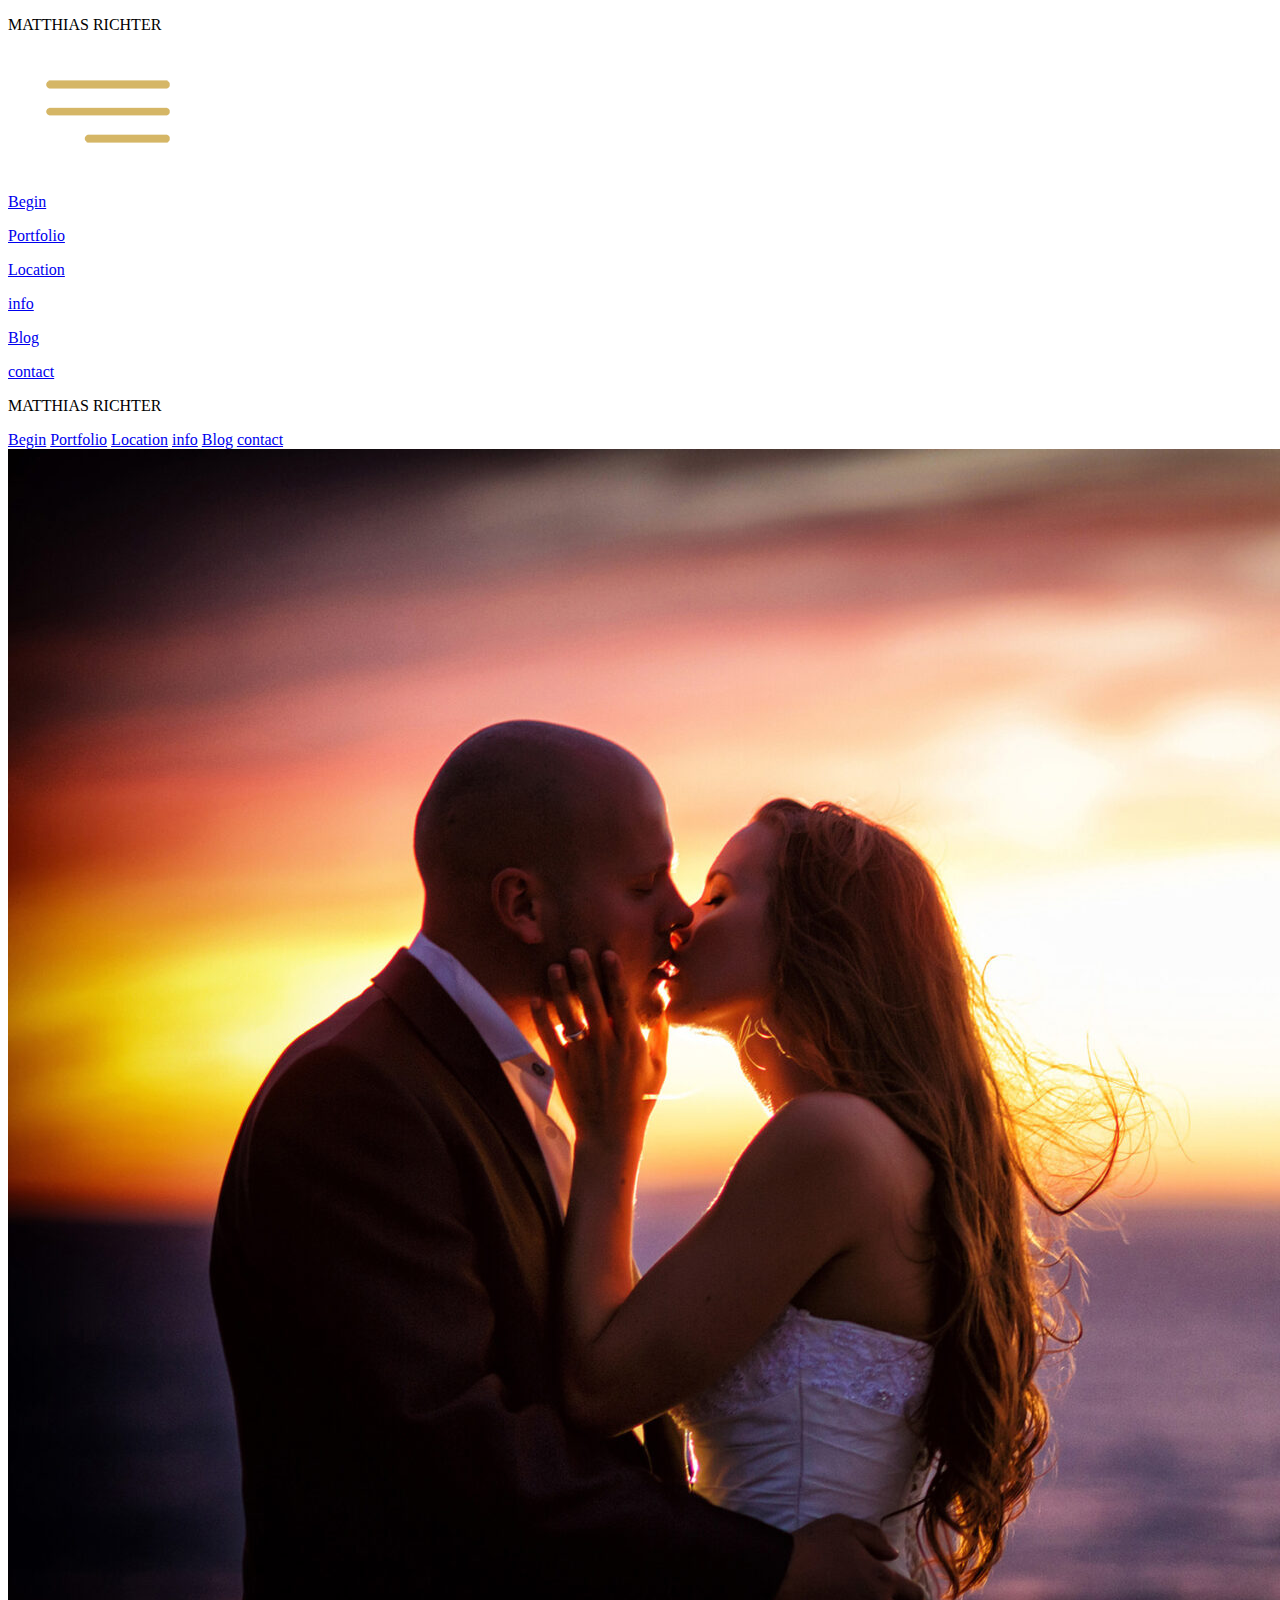
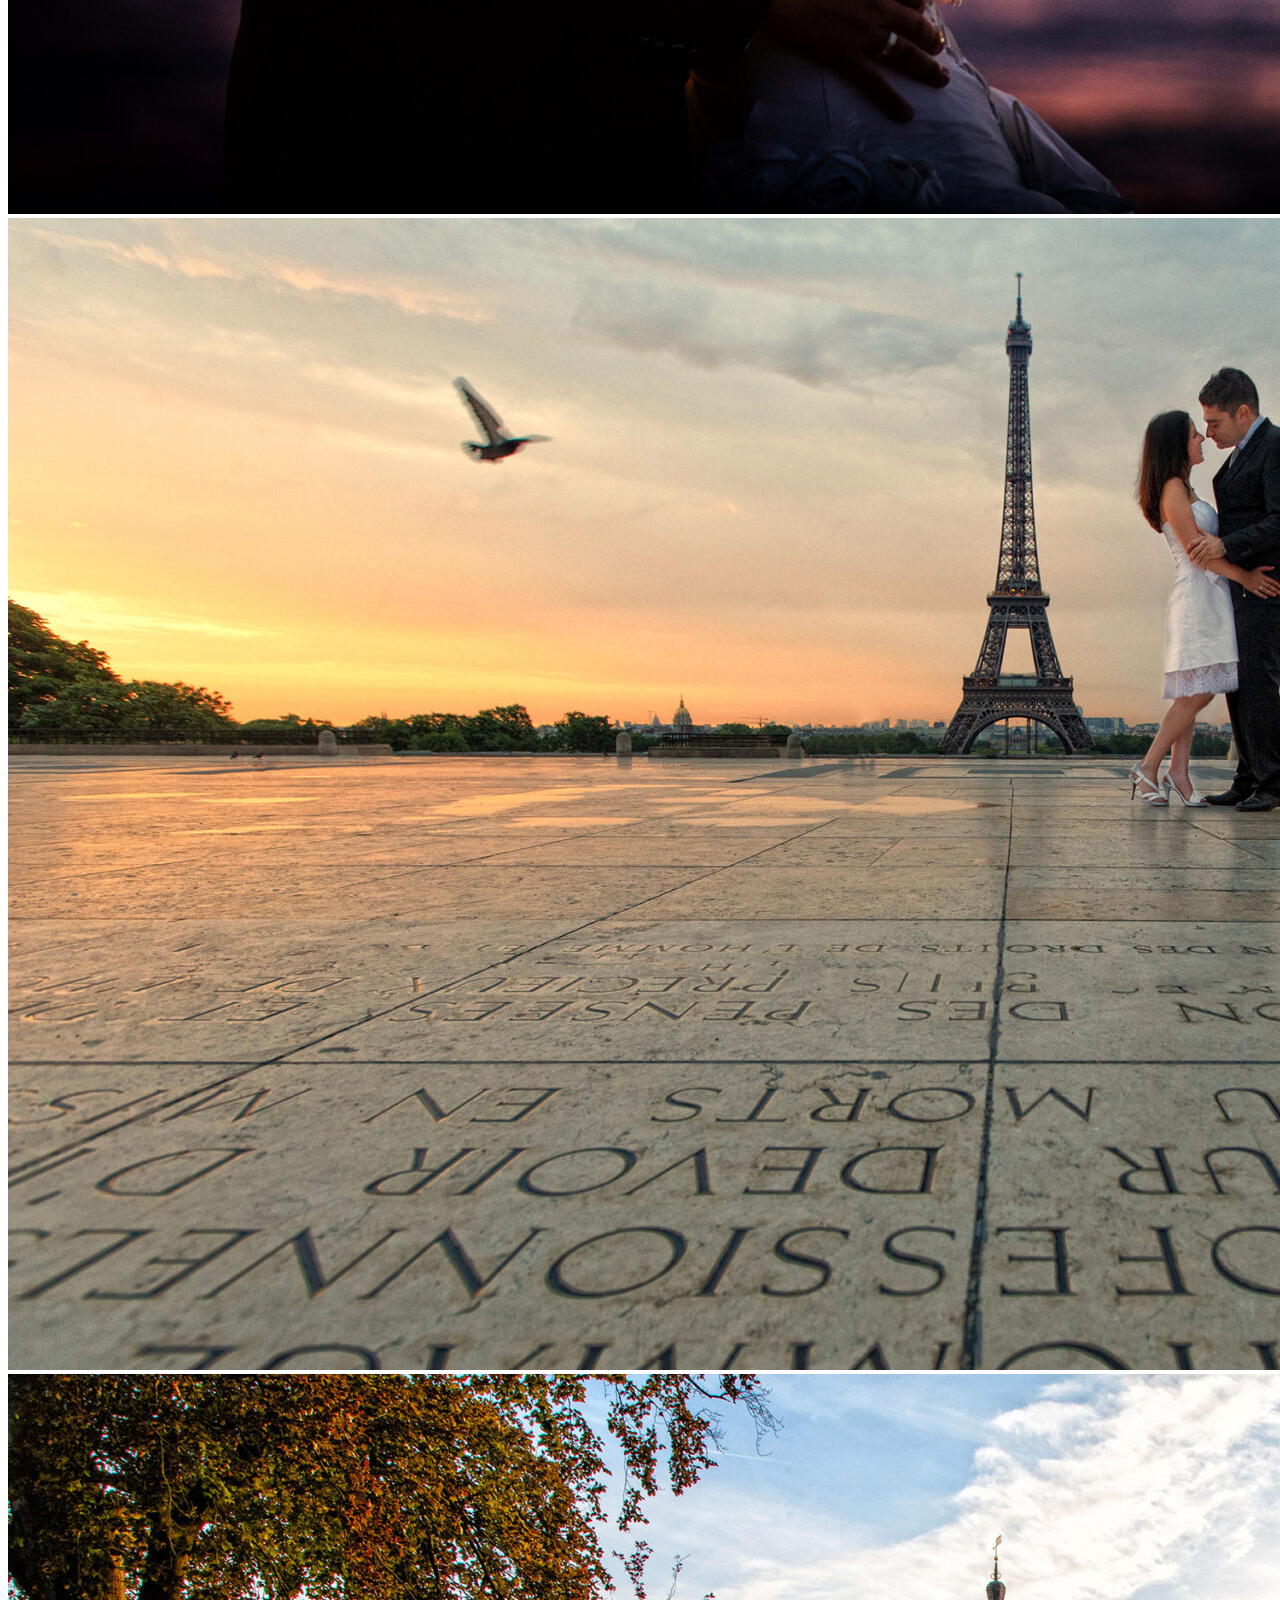
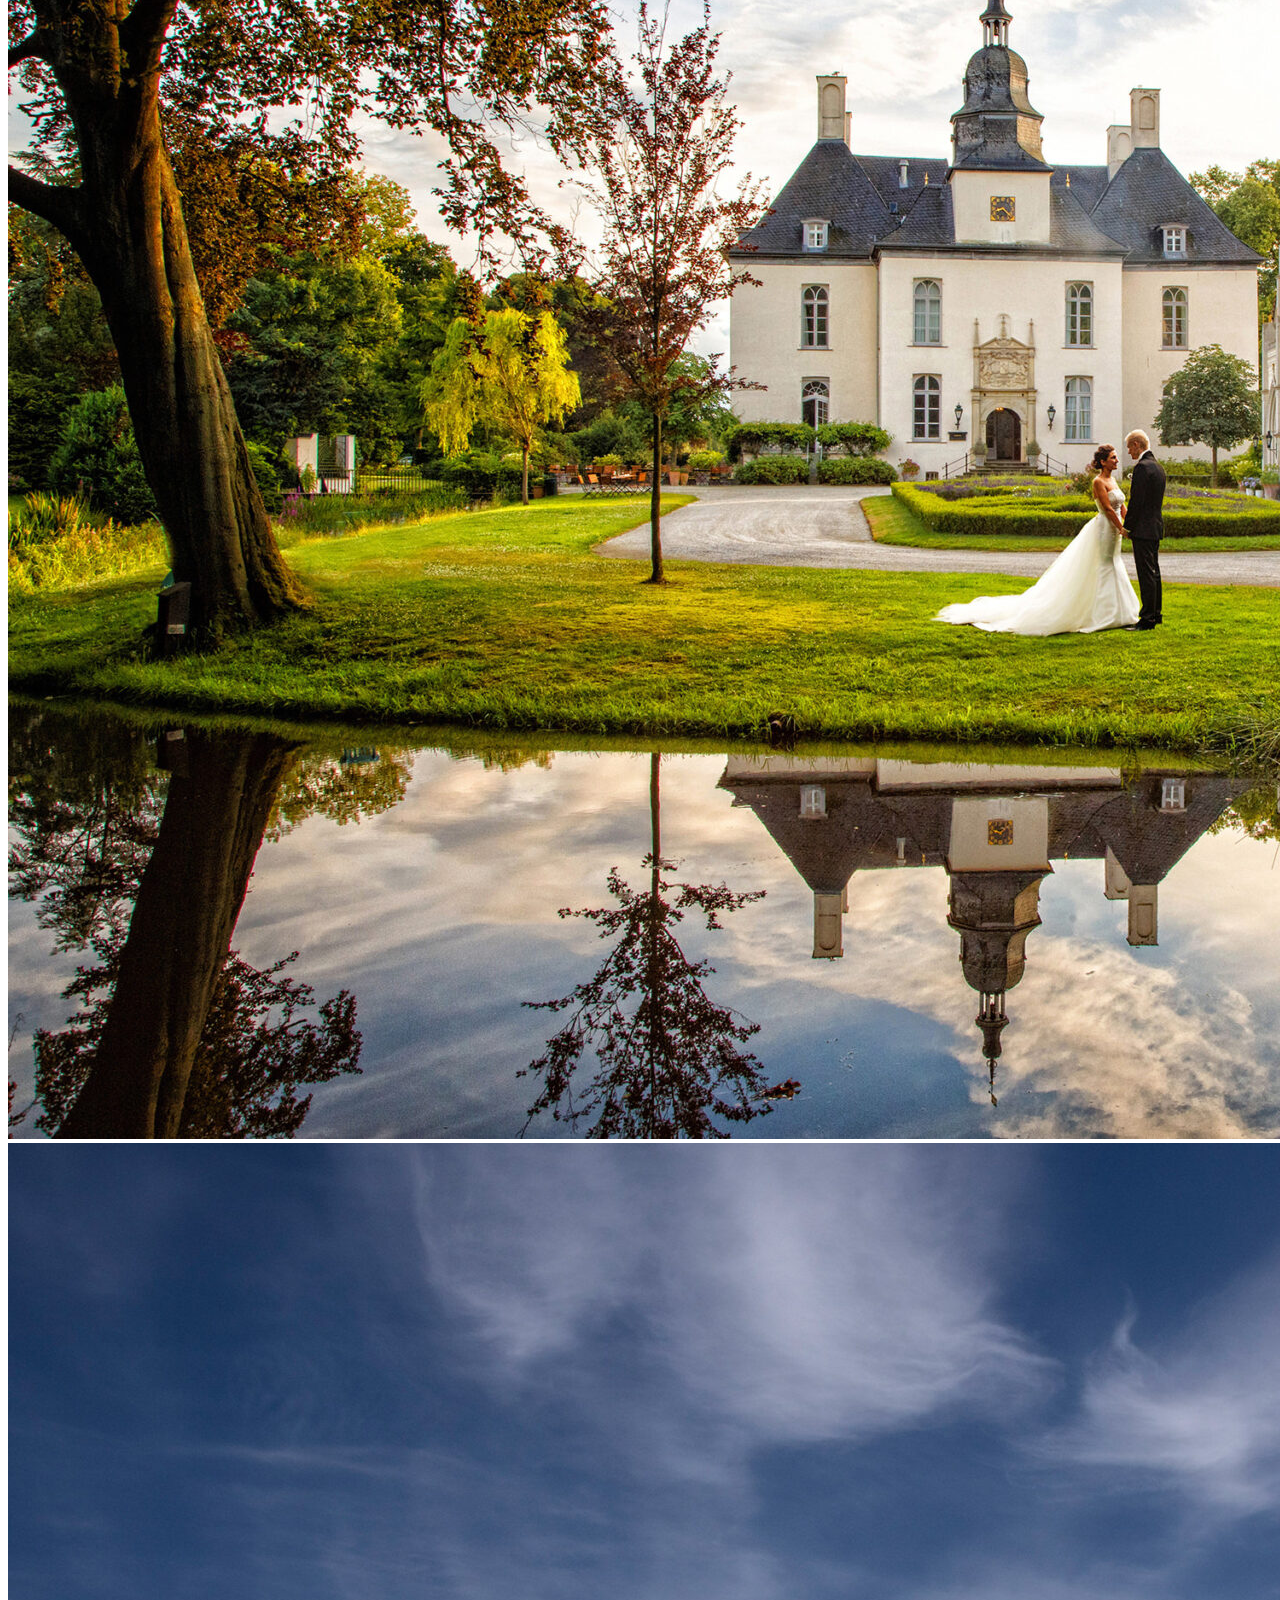
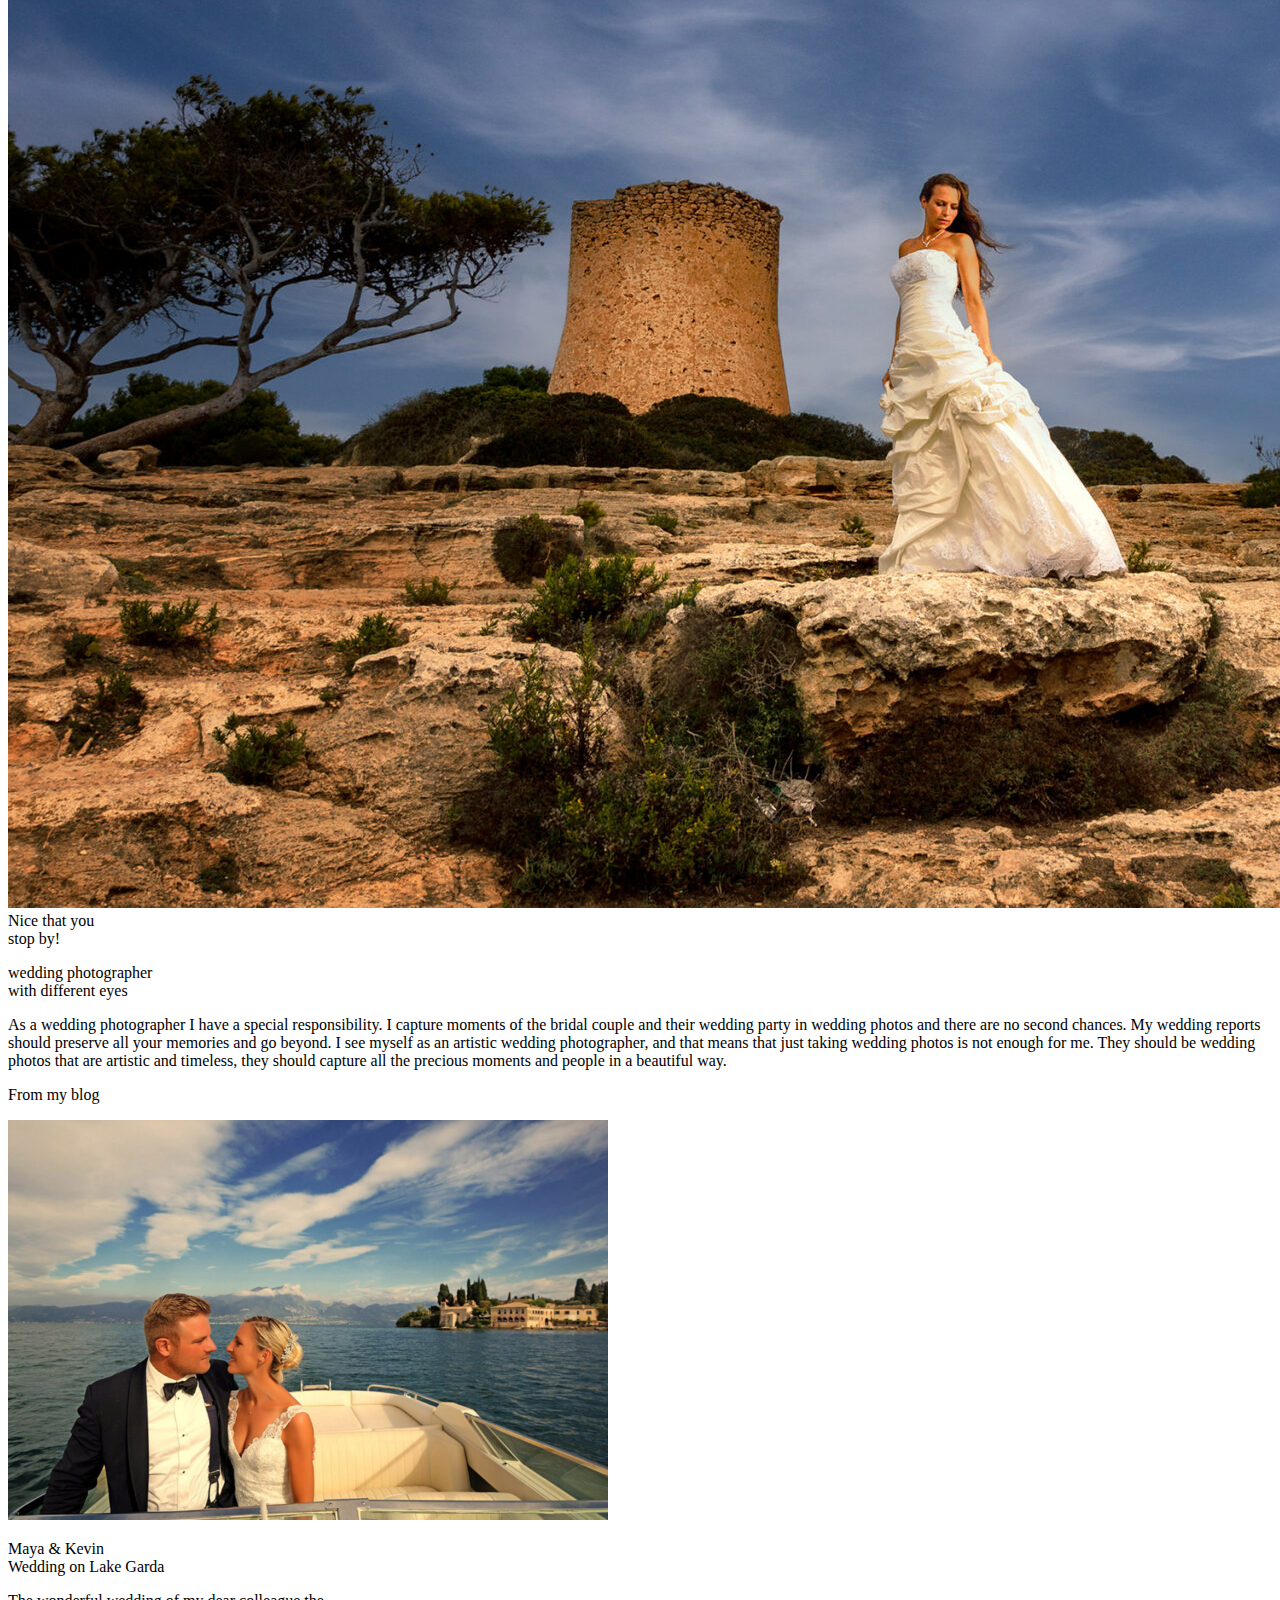
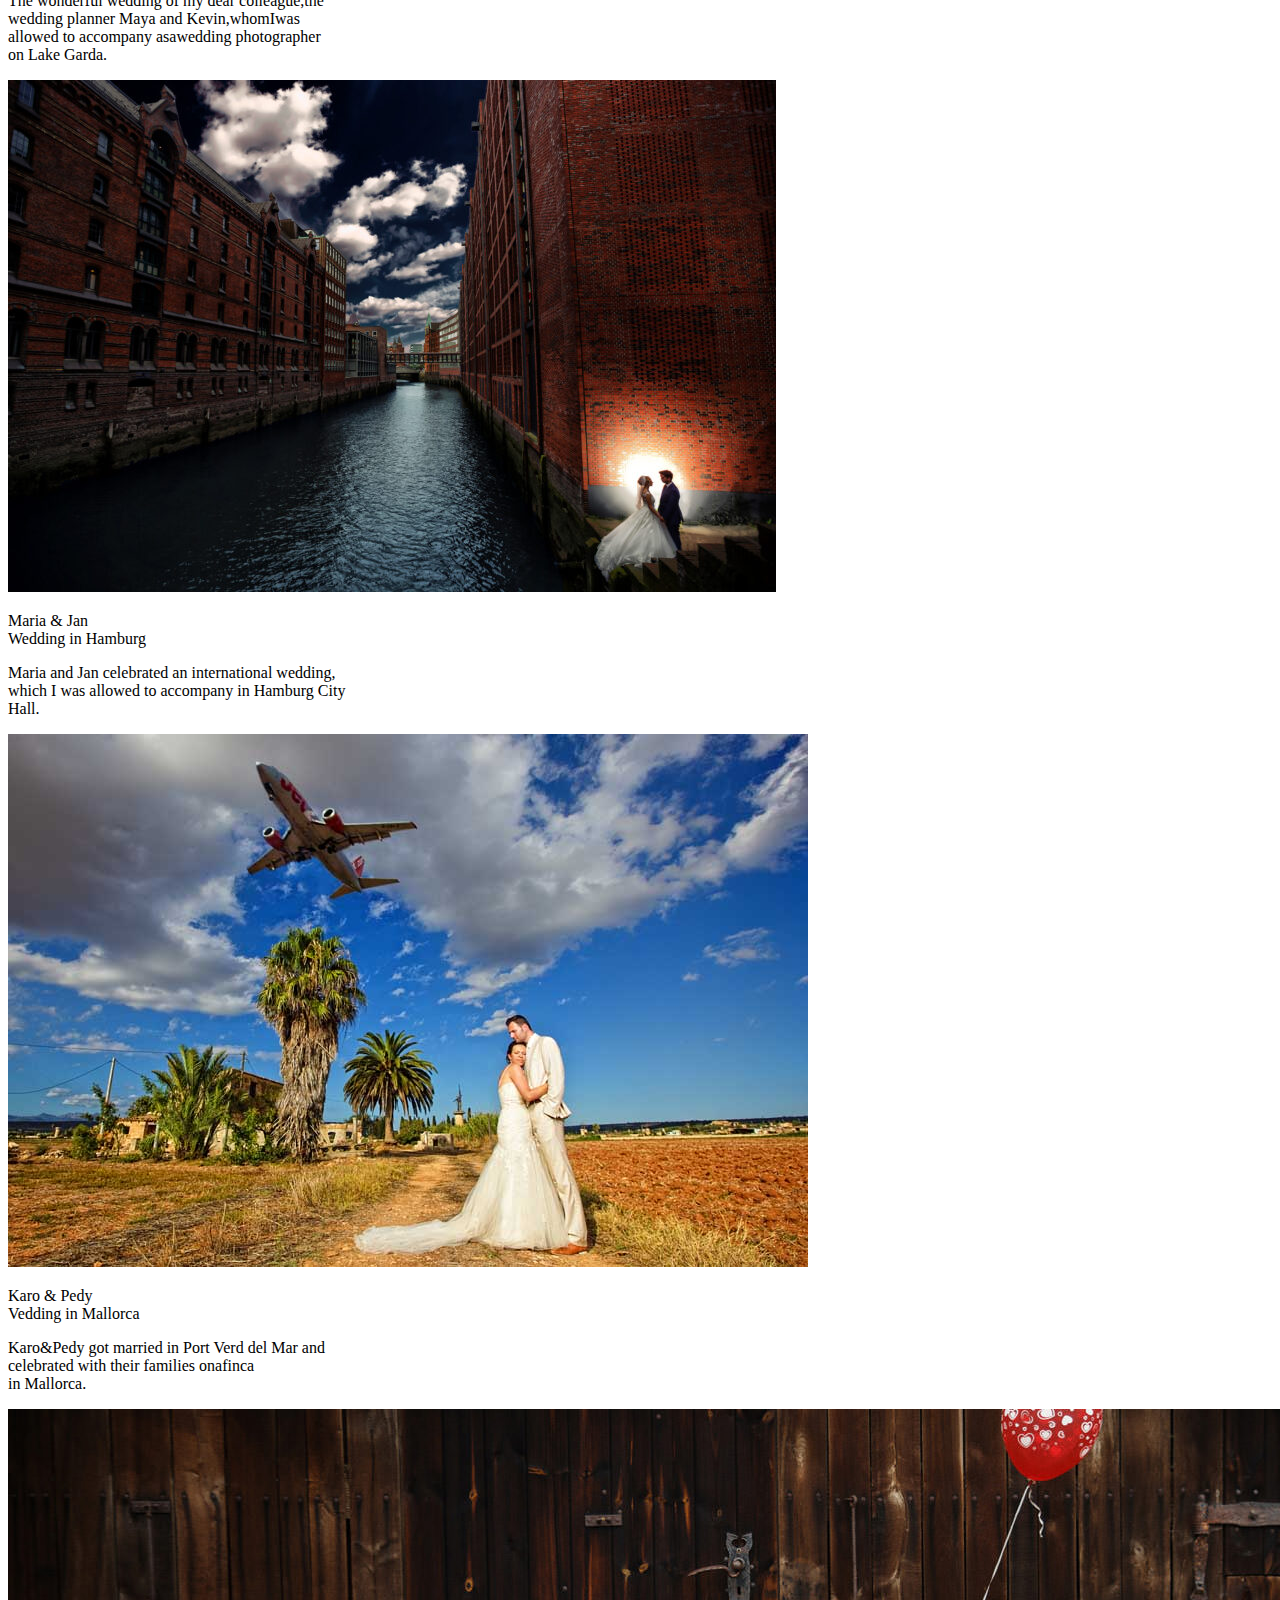
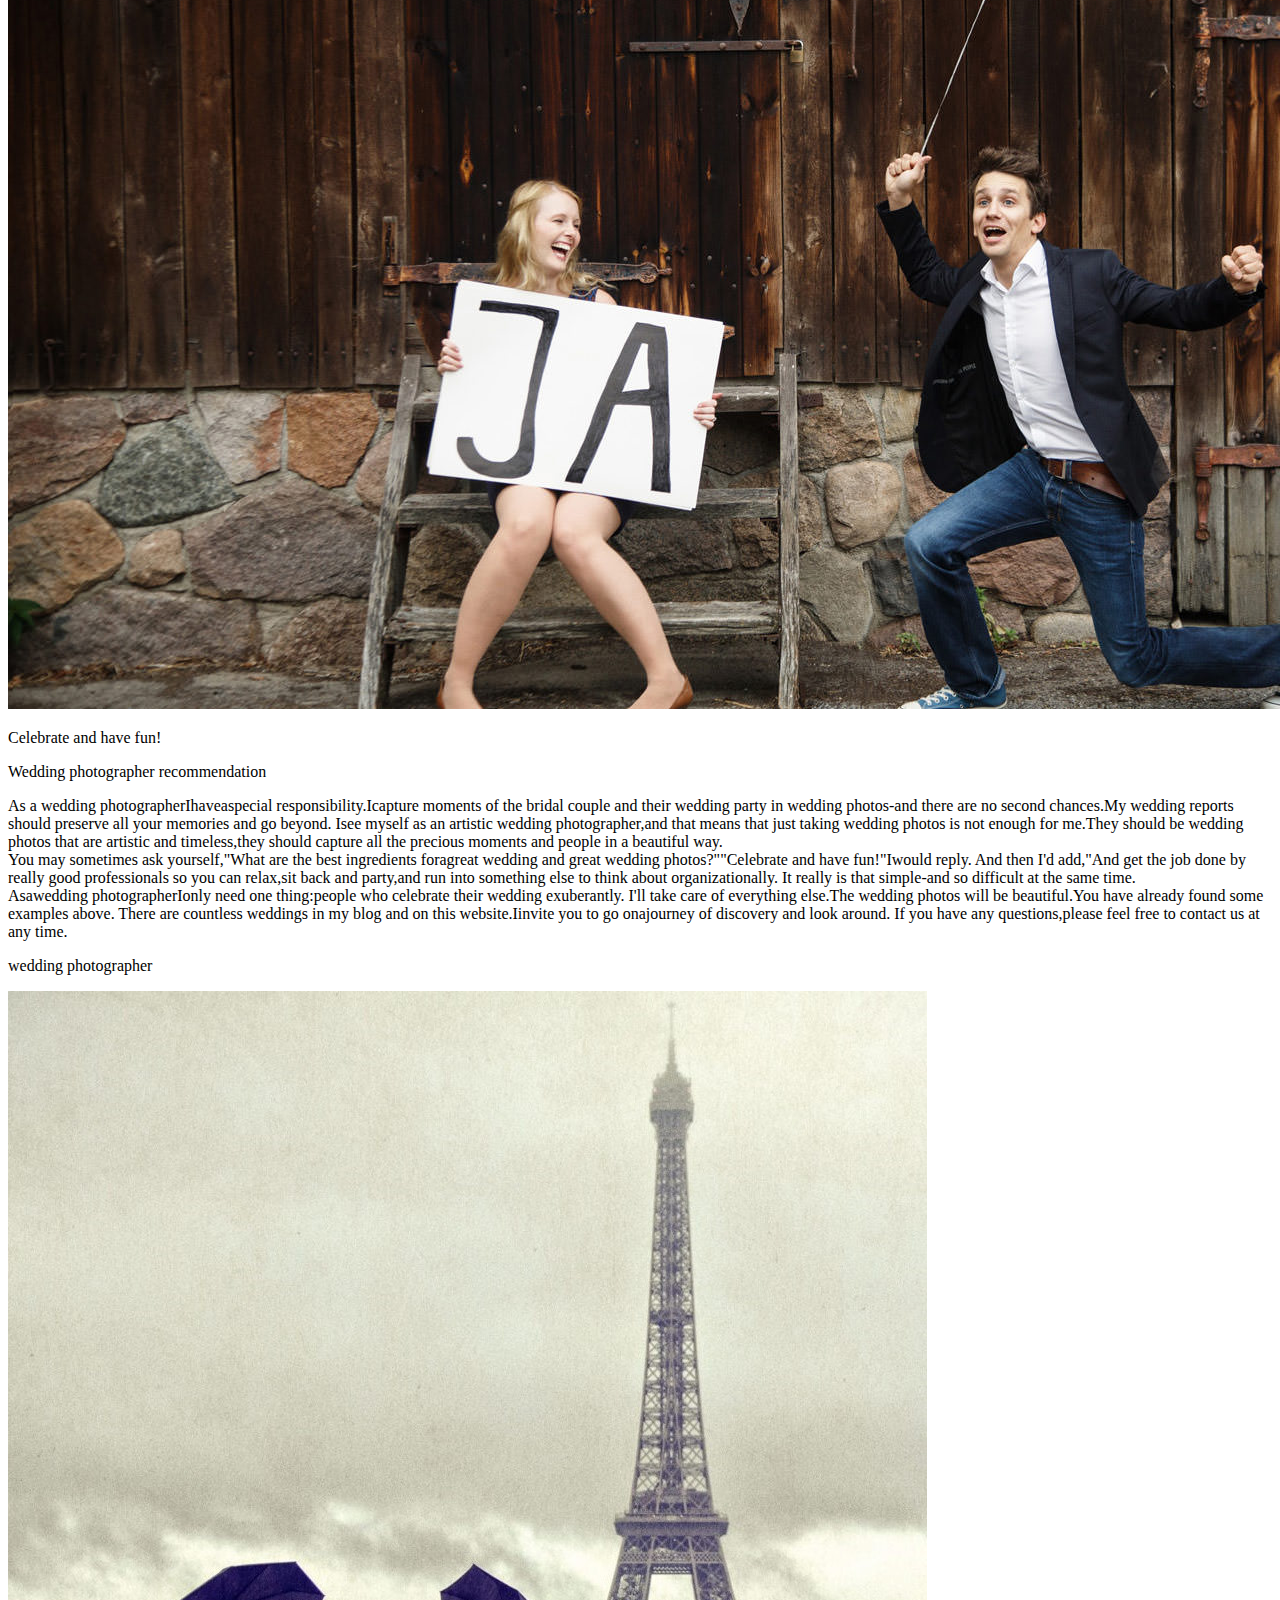
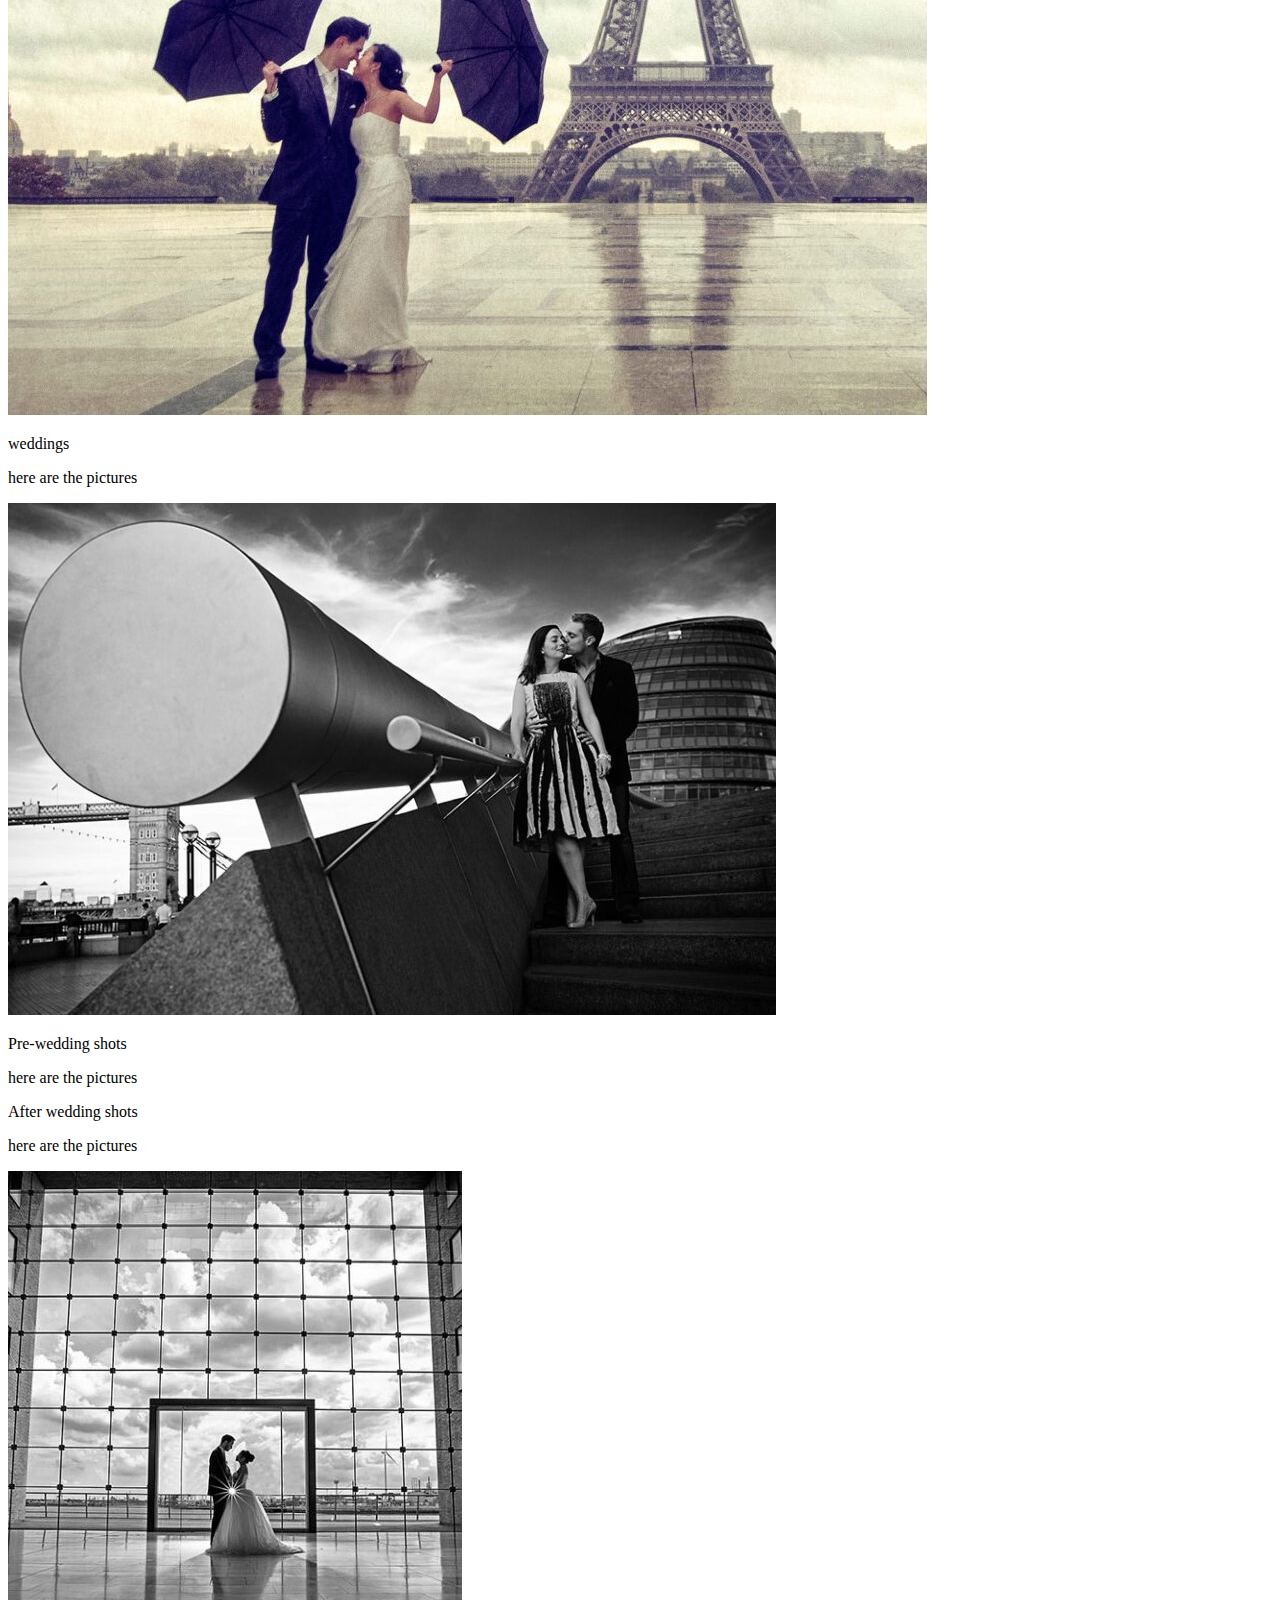
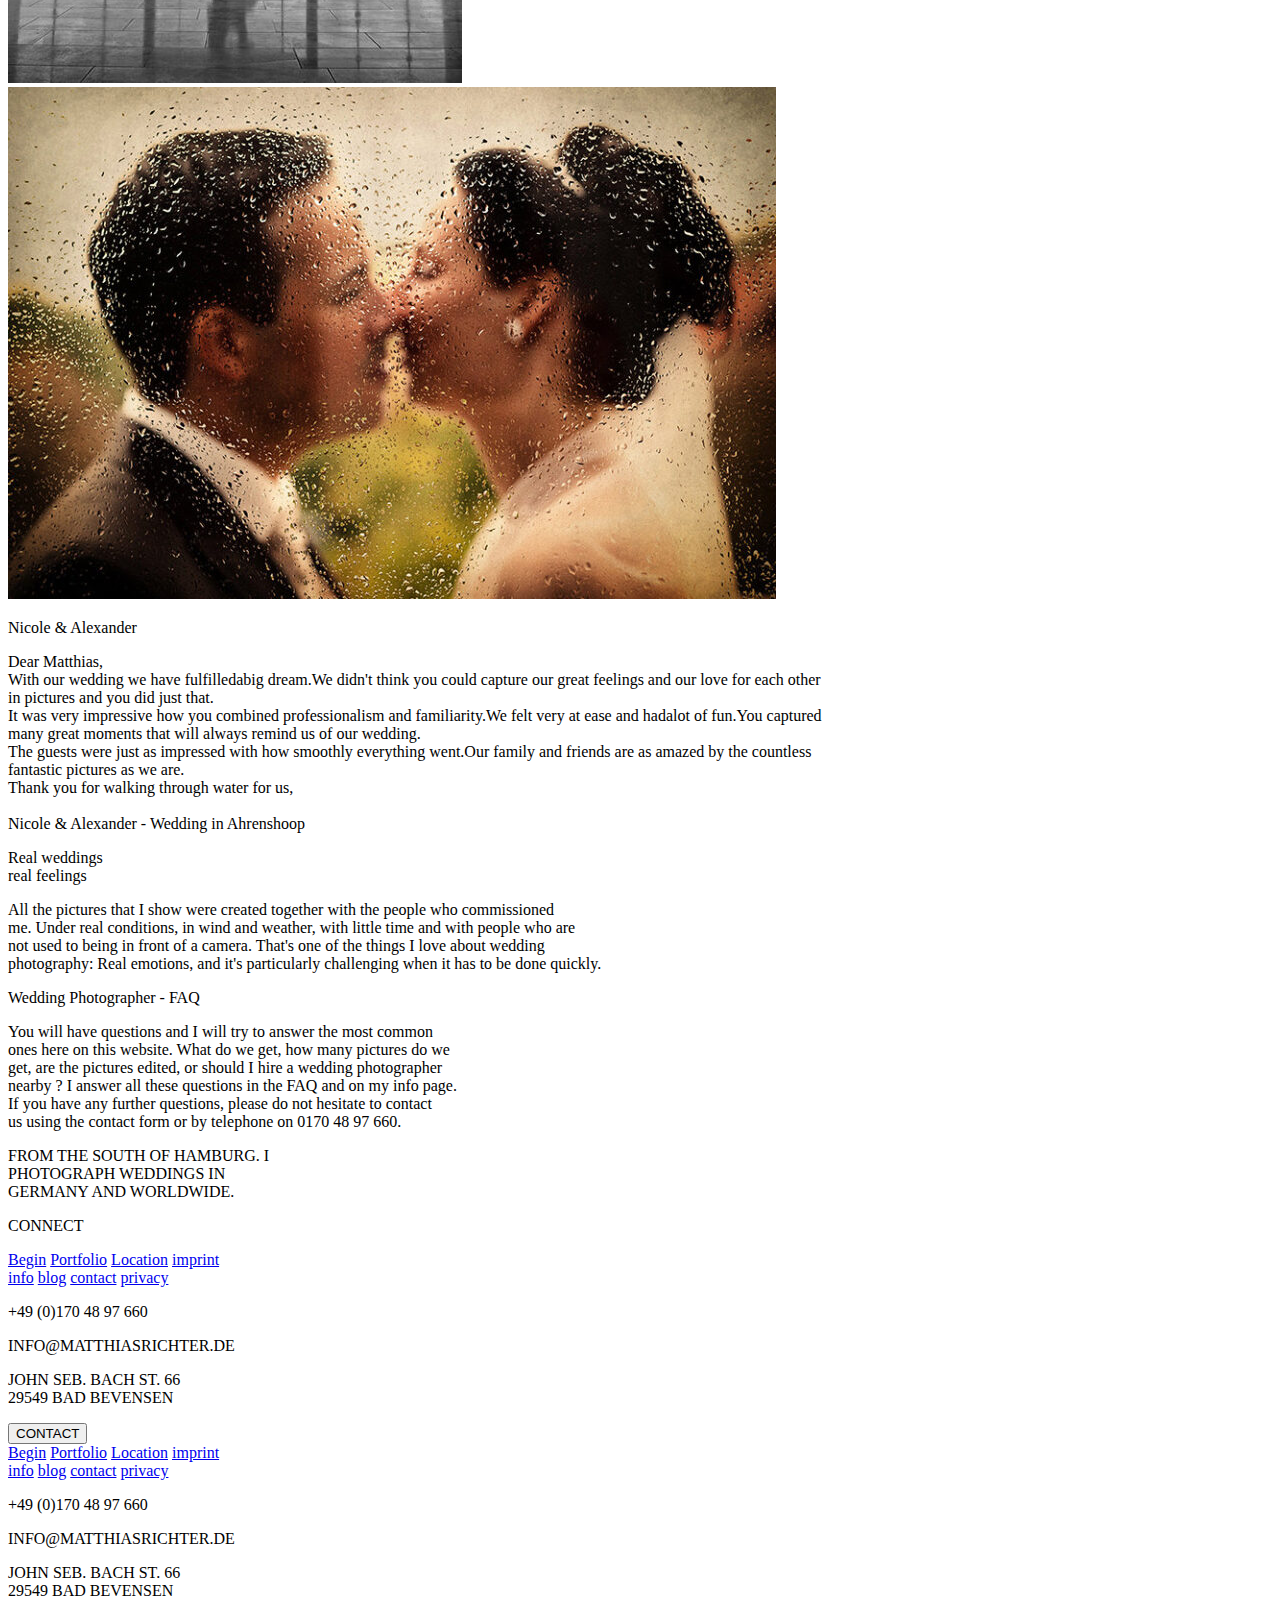
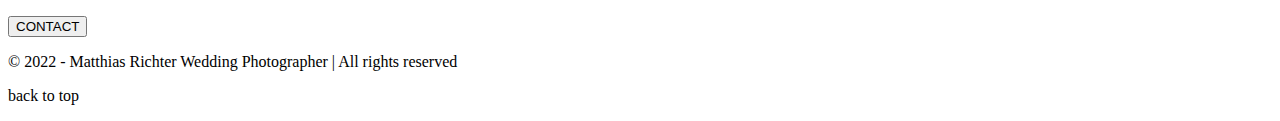
==== commit b2e260e8: "Update index.html" ====
--- a/index.html
+++ b/index.html
@@ -7,7 +7,7 @@
   <meta name="viewport" content="width=device-width, initial-scale=1.0">
   <title>Wedding photographer</title>
   <link href="# " rel="icon">
-  <link rel="stylesheet" href="index.css" type="text/css">
+  <link rel="stylesheet" href="index-1.css" type="text/css">
   <link rel="stylesheet" href="https://cdnjs.cloudflare.com/ajax/libs/font-awesome/6.1.2/css/all.min.css"
     integrity="sha512-1sCRPdkRXhBV2PBLUdRb4tMg1w2YPf37qatUFeS7zlBy7jJI8Lf4VHwWfZZfpXtYSLy85pkm9GaYVYMfw5BC1A=="
     crossorigin="anonymous" referrerpolicy="no-referrer" />
@@ -18,21 +18,21 @@
 
 </head>
 
-<body> 
+<body>
   <div id="moblie-nav">
-  <p>MATTHIAS RICHTER</p>
-  <img src="images/humburger.png" id="nav-icon" onclick="icon()"></img>
-</div>
-<div id="moblie-menu">
-  <p><i class="fa-solid fa-xmark" id="menu-icon" onclick="menu()"></i></p>
-  <p><a href="index.html">Begin</a></p>
-  <p> <a href="portfolio.html">Portfolio</a></p>
-  <p> <a href="location.html">Location</a></p>
-  <p><a href="info.html">info</a></p>
-  <p> <a href="blog.html">Blog</a></p>
-  <p> <a href="contact.html">contact </a></p>
-</div> 
-    
+    <p>MATTHIAS RICHTER</p>
+    <img src="images/humburger.png" id="nav-icon" onclick="icon()"></img>
+  </div>
+  <div id="moblie-menu">
+    <p><i class="fa-solid fa-xmark" id="menu-icon" onclick="menu()"></i></p>
+    <p><a href="index.html">Begin</a></p>
+    <p> <a href="portfolio.html">Portfolio</a></p>
+    <p> <a href="location.html">Location</a></p>
+    <p><a href="info.html">info</a></p>
+    <p> <a href="blog.html">Blog</a></p>
+    <p> <a href="contact.html">contact </a></p>
+  </div>
+
   <div id="navbar">
     <p>MATTHIAS RICHTER</p>
     <div id="navbar-menu">
@@ -71,212 +71,227 @@
       </p>
     </div>
   </div>
-<div id="main-box">
-  <div id="con-3">
-    <p id="con-3-heading">From my blog</p>
-    <div id="con-3-card">
-
-      <div class="card">
-        <img src="images/Gardasee-600x400.jpg">
-        <div class="card-text">
-          <p class="card-heading">Maya & Kevin<br>Wedding on Lake Garda</p>
-          <p class="card-sh">The wonderful wedding of my dear colleague,the<br>
-            wedding planner Maya and Kevin,whomIwas <br>allowed to accompany asawedding photographer<br> on Lake Garda.
-          </p>
-        </div>
-      </div>
-
-      <div class="card">
-        <img src="images/Hochzeitsfotograf-Hamburg-1-768x512.jpg">
-        <div class="card-text">
-          <p class="card-heading">Maria & Jan<br>
-            Wedding in Hamburg</p>
-          <p class="card-sh">Maria and Jan celebrated an international wedding,<br>
-            which I was allowed to accompany in Hamburg City<br> Hall.</p>
-        </div>
-      </div>
-
-      <div class="card">
-        <img src="images/after-wedding-shooting-mallorca.jpg">
-        <div class="card-text">
-          <p class="card-heading">Karo & Pedy<br>
-            Vedding in Mallorca</p>
-          <p class="card-sh">Karo&Pedy got married in Port Verd del Mar and
-            <br>celebrated with their families onafinca<br>in Mallorca.
-          </p>
-        </div>
-      </div>
-
-    </div>
-  </div>
-
-  <div id="con-4">
-    <div id="con-4-img"><img src="images/hochzeitsfotograf-lueneburg-1.jpg"></div>
-    <div id="con-4-text">
-      <p id="con-4-heading">Celebrate and have fun! </p>
-      <p id="con-4-sb">Wedding photographer recommendation </p>
-      <p id="con-text"> As a wedding photographerIhaveaspecial responsibility.Icapture moments of the bridal couple and
-        their wedding party in
-        wedding photos-and there are no second chances.My wedding reports should preserve all your memories and go
-        beyond.
-        Isee myself as an artistic wedding photographer,and that means that just taking wedding photos is not enough for
-        me.They
-        should be wedding photos that are artistic and timeless,they should capture all the precious moments and people
-        in a
-        beautiful way.<br>
-        You may sometimes ask yourself,"What are the best ingredients foragreat wedding and great wedding
-        photos?""Celebrate
-        and have fun!"Iwould reply. And then I'd add,"And get the job done by really good professionals so you can
-        relax,sit back
-        and party,and run into something else to think about organizationally. It really is that simple-and so difficult
-        at the same
-        time.
-        <br>Asawedding photographerIonly need one thing:people who celebrate their wedding exuberantly. I'll take care
-        of
-        everything else.The wedding photos will be beautiful.You have already found some examples above. There are
-        countless
-        weddings in my blog and on this website.Iinvite you to go onajourney of discovery and look around. If you have
-        any
-        questions,please feel free to contact us at any time.
-      </p>
-
-    </div>
-  </div>
-
-  <div id="con-5">
-    <p id="con-5-heading">wedding photographer</p>
-
-    <div id="con-5-sec-1">
-      <div id="wedding-sec">
-        <img src="images/hochzeitsfotograf-hochzeit-1-1024x1024.jpg">
-        <div id="wedding-sec-text">
-          <p id="wedding-sec-text-heading">weddings</p>
-          <p id="wedding-sec-text-sb">here are the pictures</p>
-        </div>
-      </div>
-      <div id="wedding-sec-2">
-        <div id="wedding-card1"><img src="images/Hochzeitsfotograf-London-1-768x512.jpg">
-          <p id="wedding-heading">Pre-wedding shots</p>
-          <p id="wedding-sh">here are the pictures</p>
-        </div>
-
-        <div id="wedding-card2">
-          <div id="wedding-card2-text">
-            <p id="wedding2-heading">After wedding shots</p>
-            <p id="wedding2-sh">here are the pictures</p>
-          </div><img src="images/hochzeitsfotograf-after-wedding-shooting-hamburg-1-768x512.jpg">
-
-        </div>
-
-      </div>
-    </div>
-
-
-
-
-  </div>
-
-  <div id="con-6">
-    <div id="con-6-sec1">
-      <img src="images/Hochzeitsfotograf-Ostsee-1-768x512.jpg">
-      <div id="con-6-text">
-        <p id="con-6-heading">Nicole & Alexander</p>
-        <p id="con-6-sh">Dear Matthias,<br>
-          With our wedding we have fulfilledabig dream.We didn't think you could capture our great feelings and our love
-          for each other<br>
-          in pictures and you did just that.<br>
-          It was very impressive how you combined professionalism and familiarity.We felt very at ease and hadalot of
-          fun.You captured<br>
-          many great moments that will always remind us of our wedding.<br>
-          The guests were just as impressed with how smoothly everything went.Our family and friends are as amazed by
-          the countless<br>
-          fantastic pictures as we are.<br>
-          Thank you for walking through water for us,<br><br>
-          Nicole & Alexander - Wedding in Ahrenshoop</p>
-      </div>
-    </div>
-    <div id="con-4-sec2">
-      <div id="con-4-sec2-1">
-        <p id="sec2-heading">Real weddings<br> real feelings</p>
-        <p id="sec2-sh">All the pictures that I show were created together with the people who commissioned<br> me.
-          Under real conditions, in wind and weather, with little time and with people who are<br> not used to being in
-          front of a camera. That's one of the things I love about wedding<br> photography: Real emotions, and it's
-          particularly challenging when it has to be done quickly.</p>
-      </div>
-
-      <div id="con-4-sec2-2">
-        <p id="sec2-2-heading">Wedding Photographer - FAQ</p>
-        <p id="sec2-sh">You will have questions and I will try to answer the most common<br> ones here on this website.
-          What do we get, how many pictures do we<br> get, are the pictures edited, or should I hire a wedding
-          photographer<br> nearby ? I answer all these questions in the FAQ and on my info page. <br>If you have any
-          further questions, please do not hesitate to contact<br> us using the contact form or by telephone on 0170 48
-          97 660.</p>
-      </div>
-    </div>
-  </div>
-
-  
+  <div id="main-box">
+    <div id="con-3">
+      <p id="con-3-heading">From my blog</p>
+      <div id="con-3-card">
+
+        <div class="card">
+          <img src="images/Gardasee-600x400.jpg">
+          <div class="card-text">
+            <p class="card-heading">Maya & Kevin<br>Wedding on Lake Garda</p>
+            <p class="card-sh">The wonderful wedding of my dear colleague,the<br>
+              wedding planner Maya and Kevin,whomIwas <br>allowed to accompany asawedding photographer<br> on Lake
+              Garda.
+            </p>
+          </div>
+        </div>
+
+        <div class="card">
+          <img src="images/Hochzeitsfotograf-Hamburg-1-768x512.jpg">
+          <div class="card-text">
+            <p class="card-heading">Maria & Jan<br>
+              Wedding in Hamburg</p>
+            <p class="card-sh">Maria and Jan celebrated an international wedding,<br>
+              which I was allowed to accompany in Hamburg City<br> Hall.</p>
+          </div>
+        </div>
+
+        <div class="card">
+          <img src="images/after-wedding-shooting-mallorca.jpg">
+          <div class="card-text">
+            <p class="card-heading">Karo & Pedy<br>
+              Vedding in Mallorca</p>
+            <p class="card-sh">Karo&Pedy got married in Port Verd del Mar and
+              <br>celebrated with their families onafinca<br>in Mallorca.
+            </p>
+          </div>
+        </div>
+
+      </div>
+    </div>
+
+    <div id="con-4">
+      <div id="con-4-img"><img src="images/hochzeitsfotograf-lueneburg-1.jpg"></div>
+      <div id="con-4-text">
+        <p id="con-4-heading">Celebrate and have fun! </p>
+        <p id="con-4-sb">Wedding photographer recommendation </p>
+        <p id="con-text"> As a wedding photographerIhaveaspecial responsibility.Icapture moments of the bridal couple
+          and
+          their wedding party in
+          wedding photos-and there are no second chances.My wedding reports should preserve all your memories and go
+          beyond.
+          Isee myself as an artistic wedding photographer,and that means that just taking wedding photos is not enough
+          for
+          me.They
+          should be wedding photos that are artistic and timeless,they should capture all the precious moments and
+          people
+          in a
+          beautiful way.<br>
+          You may sometimes ask yourself,"What are the best ingredients foragreat wedding and great wedding
+          photos?""Celebrate
+          and have fun!"Iwould reply. And then I'd add,"And get the job done by really good professionals so you can
+          relax,sit back
+          and party,and run into something else to think about organizationally. It really is that simple-and so
+          difficult
+          at the same
+          time.
+          <br>Asawedding photographerIonly need one thing:people who celebrate their wedding exuberantly. I'll take care
+          of
+          everything else.The wedding photos will be beautiful.You have already found some examples above. There are
+          countless
+          weddings in my blog and on this website.Iinvite you to go onajourney of discovery and look around. If you have
+          any
+          questions,please feel free to contact us at any time.
+        </p>
+
+      </div>
+    </div>
+
+    <div id="con-5">
+      <p id="con-5-heading">wedding photographer</p>
+
+      <div id="con-5-sec-1">
+        <div id="wedding-sec">
+          <img src="images/hochzeitsfotograf-hochzeit-1-1024x1024.jpg">
+          <div id="wedding-sec-text">
+            <p id="wedding-sec-text-heading">weddings</p>
+            <p id="wedding-sec-text-sb">here are the pictures</p>
+          </div>
+        </div>
+
+        <div id="wedding-sec-2">
+          <div id="wedding-card1"><img src="images/Hochzeitsfotograf-London-1-768x512.jpg">
+            <p id="wedding-heading">Pre-wedding shots</p>
+            <p id="wedding-sh">here are the pictures</p>
+          </div>
+
+          <div id="wedding-card2">
+            <div id="wedding-card2-text">
+              <p id="wedding2-heading">After wedding shots</p>
+              <p id="wedding2-sh">here are the pictures</p>
+            </div><img src="images/hochzeitsfotograf-after-wedding-shooting-hamburg-1-768x512.jpg">
+
+          </div>
+
+        </div>
+
+
+
+
+      </div>
+    </div>
+
+    <div id="con-6">
+      <div id="con-6-sec1">
+        <img src="images/Hochzeitsfotograf-Ostsee-1-768x512.jpg">
+        <div id="con-6-text">
+          <p id="con-6-heading">Nicole & Alexander</p>
+          <p id="con-6-sh">Dear Matthias,<br>
+            With our wedding we have fulfilledabig dream.We didn't think you could capture our great feelings and our
+            love
+            for each other<br>
+            in pictures and you did just that.<br>
+            It was very impressive how you combined professionalism and familiarity.We felt very at ease and hadalot
+            of
+            fun.You captured<br>
+            many great moments that will always remind us of our wedding.<br>
+            The guests were just as impressed with how smoothly everything went.Our family and friends are as amazed
+            by
+            the countless<br>
+            fantastic pictures as we are.<br>
+            Thank you for walking through water for us,<br><br>
+            Nicole & Alexander - Wedding in Ahrenshoop</p>
+        </div>
+      </div>
+      <div id="con-4-sec2">
+        <div id="con-4-sec2-1">
+          <p id="sec2-heading">Real weddings<br> real feelings</p>
+          <p id="sec2-sh">All the pictures that I show were created together with the people who commissioned<br> me.
+            Under real conditions, in wind and weather, with little time and with people who are<br> not used to being
+            in
+            front of a camera. That's one of the things I love about wedding<br> photography: Real emotions, and it's
+            particularly challenging when it has to be done quickly.</p>
+        </div>
+
+        <div id="con-4-sec2-2">
+          <p id="sec2-2-heading">Wedding Photographer - FAQ</p>
+          <p id="sec2-sh">You will have questions and I will try to answer the most common<br> ones here on this
+            website.
+            What do we get, how many pictures do we<br> get, are the pictures edited, or should I hire a wedding
+            photographer<br> nearby ? I answer all these questions in the FAQ and on my info page. <br>If you have any
+            further questions, please do not hesitate to contact<br> us using the contact form or by telephone on 0170
+            48
+            97 660.</p>
+        </div>
+      </div>
+    </div>
+
+
     <div id="fotter">
-    <div id="fotter-sec1">
-      <p id="fotter-text">FROM THE SOUTH OF HAMBURG. I<br> PHOTOGRAPH WEDDINGS IN<br>GERMANY AND WORLDWIDE.</p>
-      <div id="fotter-icon">
-        <p>CONNECT</p><a href="https://www.instagram.com/matthiasrichter/" target="_blank"><i
-            class="fa-brands fa-instagram" id="icon"></i></a>
-      </div>
-    </div>
-    <div id="fotter-mobile"> 
-      <div id="mf">
-     <div id="fotter-link1">
-       <a href="karan.html">Begin</a>
-       <a href="portfolio.html">Portfolio</a>
-       <a href="location.html">Location</a>
-       <a href="#">imprint</a>
-     </div>
-     <div id="fotter-link2">
-       <a href="info.html">info</a>
-       <a href="blog.html">blog</a>
-       <a href="contact.html">contact</a>
-       <a href="#">privacy</a>
-     </div>  </div>
-   
-     <div id="fotter-link3">
-       <p>+49 (0)170 48 97 660</p>
-       <p> INFO@MATTHIASRICHTER.DE</p>
-       <p>JOHN SEB. BACH ST. 66<br>
-         29549 BAD BEVENSEN</p>
-       <button id="contact" onclick="button()">CONTACT</button>
-   
-   </div></div>
-    <div id="fotter-sec2">
-      <div id="fotter-link1">
-        <a href="karan.html">Begin</a>
-        <a href="portfolio.html">Portfolio</a>
-        <a href="location.html">Location</a>
-        <a href="#">imprint</a>
-      </div>
-      <div id="fotter-link2">
-        <a href="info.html">info</a>
-        <a href="blog.html">blog</a>
-        <a href="contact.html">contact</a>
-        <a href="#">privacy</a>
-      </div>
-
-      <div id="fotter-link3">
-        <p>+49 (0)170 48 97 660</p>
-        <p> INFO@MATTHIASRICHTER.DE</p>
-        <p>JOHN SEB. BACH ST. 66<br>
-          29549 BAD BEVENSEN</p>
-        <button id="contact" onclick="button()">CONTACT</button>
-      </div>
-    </div>
-  </div>
-
-
-
-  <div id="con-7">
-    <p>© 2022 - Matthias Richter Wedding Photographer | All rights reserved</p>
-    <p onclick="topFunction()">back to top<i class="fa-solid fa-arrow-up" id="top-btn"></i> </p>
-  </div> </div>
+      <div id="fotter-sec1">
+        <p id="fotter-text">FROM THE SOUTH OF HAMBURG. I<br> PHOTOGRAPH WEDDINGS IN<br>GERMANY AND WORLDWIDE.</p>
+        <div id="fotter-icon">
+          <p>CONNECT</p><a href="https://www.instagram.com/matthiasrichter/" target="_blank"><i
+              class="fa-brands fa-instagram" id="icon"></i></a>
+        </div>
+      </div>
+      <div id="fotter-mobile">
+        <div id="mf">
+          <div id="fotter-link1">
+            <a href="karan.html">Begin</a>
+            <a href="portfolio.html">Portfolio</a>
+            <a href="location.html">Location</a>
+            <a href="#">imprint</a>
+          </div>
+          <div id="fotter-link2">
+            <a href="info.html">info</a>
+            <a href="blog.html">blog</a>
+            <a href="contact.html">contact</a>
+            <a href="#">privacy</a>
+          </div>
+        </div>
+
+        <div id="fotter-link3">
+          <p>+49 (0)170 48 97 660</p>
+          <p> INFO@MATTHIASRICHTER.DE</p>
+          <p>JOHN SEB. BACH ST. 66<br>
+            29549 BAD BEVENSEN</p>
+          <button id="contact" onclick="button()">CONTACT</button>
+
+        </div>
+      </div>
+      <div id="fotter-sec2">
+        <div id="fotter-link1">
+          <a href="karan.html">Begin</a>
+          <a href="portfolio.html">Portfolio</a>
+          <a href="location.html">Location</a>
+          <a href="#">imprint</a>
+        </div>
+        <div id="fotter-link2">
+          <a href="info.html">info</a>
+          <a href="blog.html">blog</a>
+          <a href="contact.html">contact</a>
+          <a href="#">privacy</a>
+        </div>
+
+        <div id="fotter-link3">
+          <p>+49 (0)170 48 97 660</p>
+          <p> INFO@MATTHIASRICHTER.DE</p>
+          <p>JOHN SEB. BACH ST. 66<br>
+            29549 BAD BEVENSEN</p>
+          <button id="contact" onclick="button()">CONTACT</button>
+        </div>
+      </div>
+    </div>
+
+
+
+    <div id="con-7">
+      <p>© 2022 - Matthias Richter Wedding Photographer | All rights reserved</p>
+      <p onclick="topFunction()">back to top<i class="fa-solid fa-arrow-up" id="top-btn"></i> </p>
+    </div>
+  </div>
 
   <script>
     mybutton = document.getElementById("top-btn");
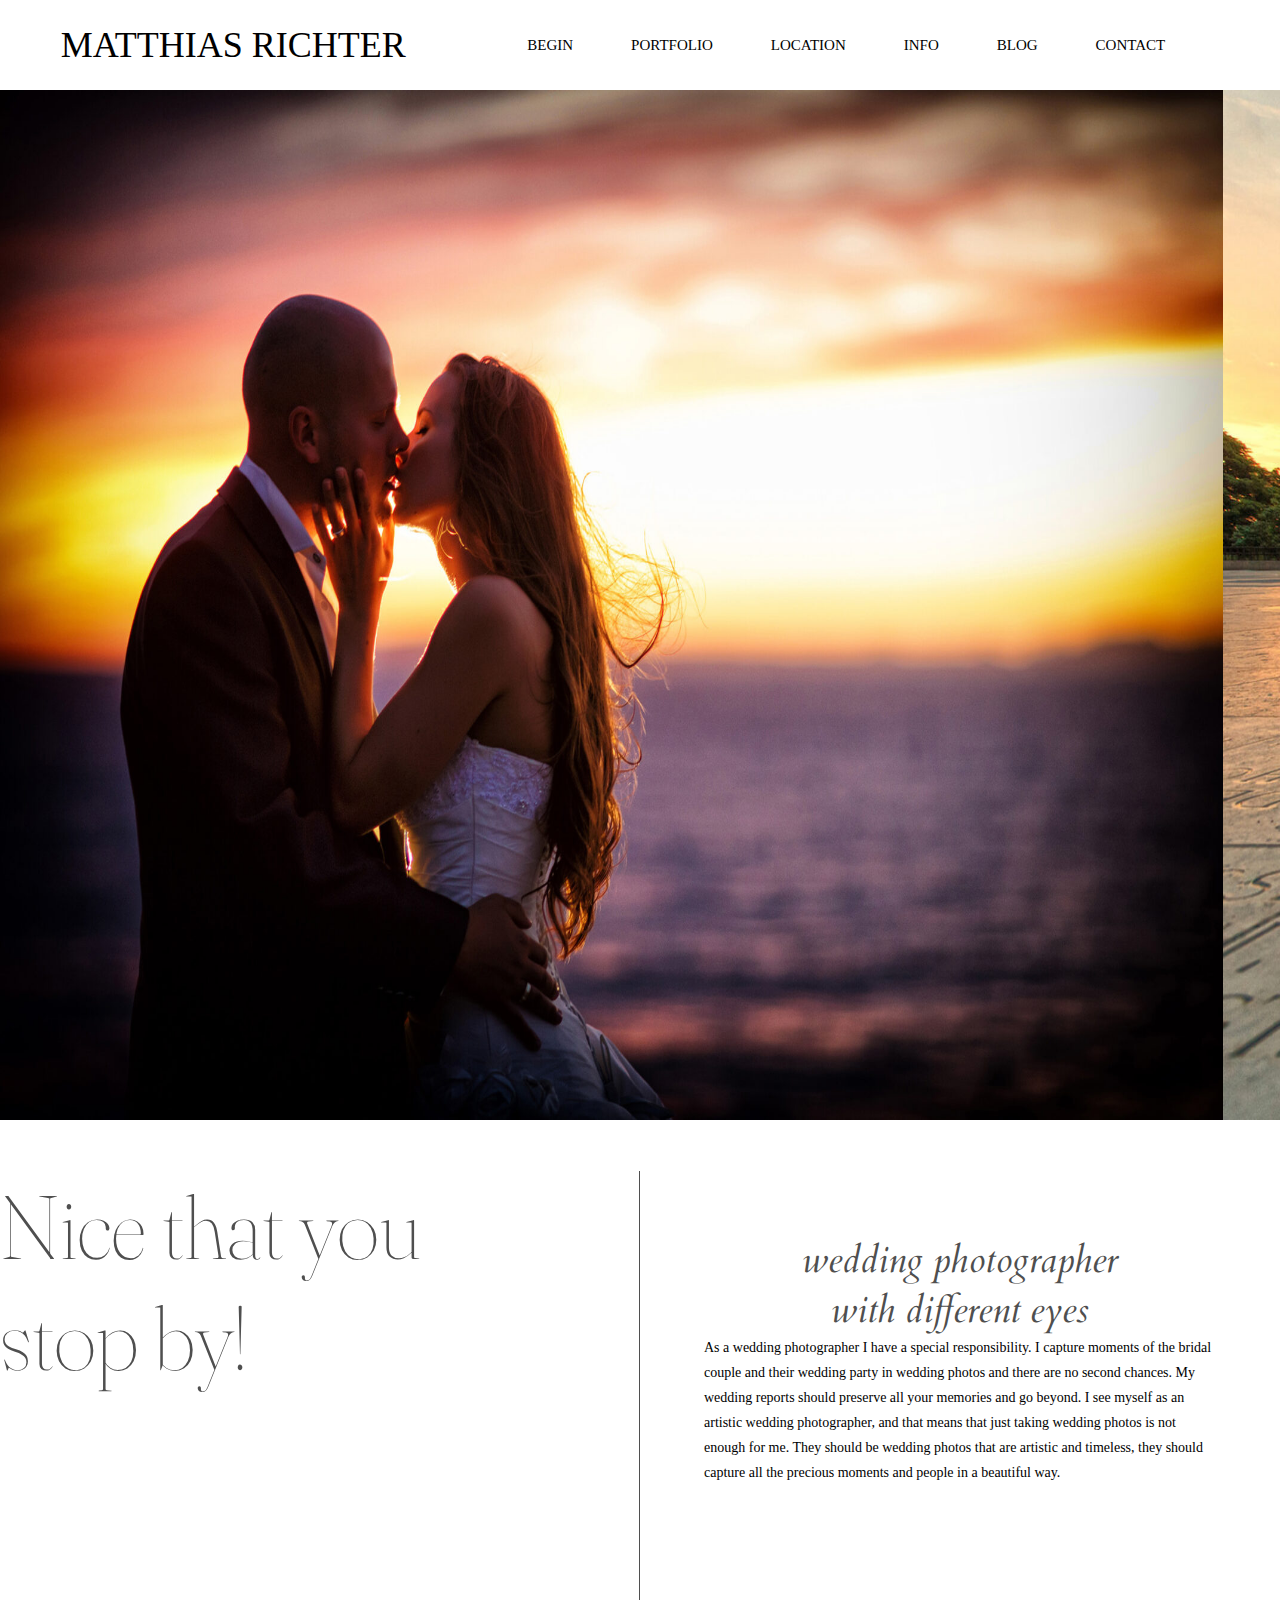
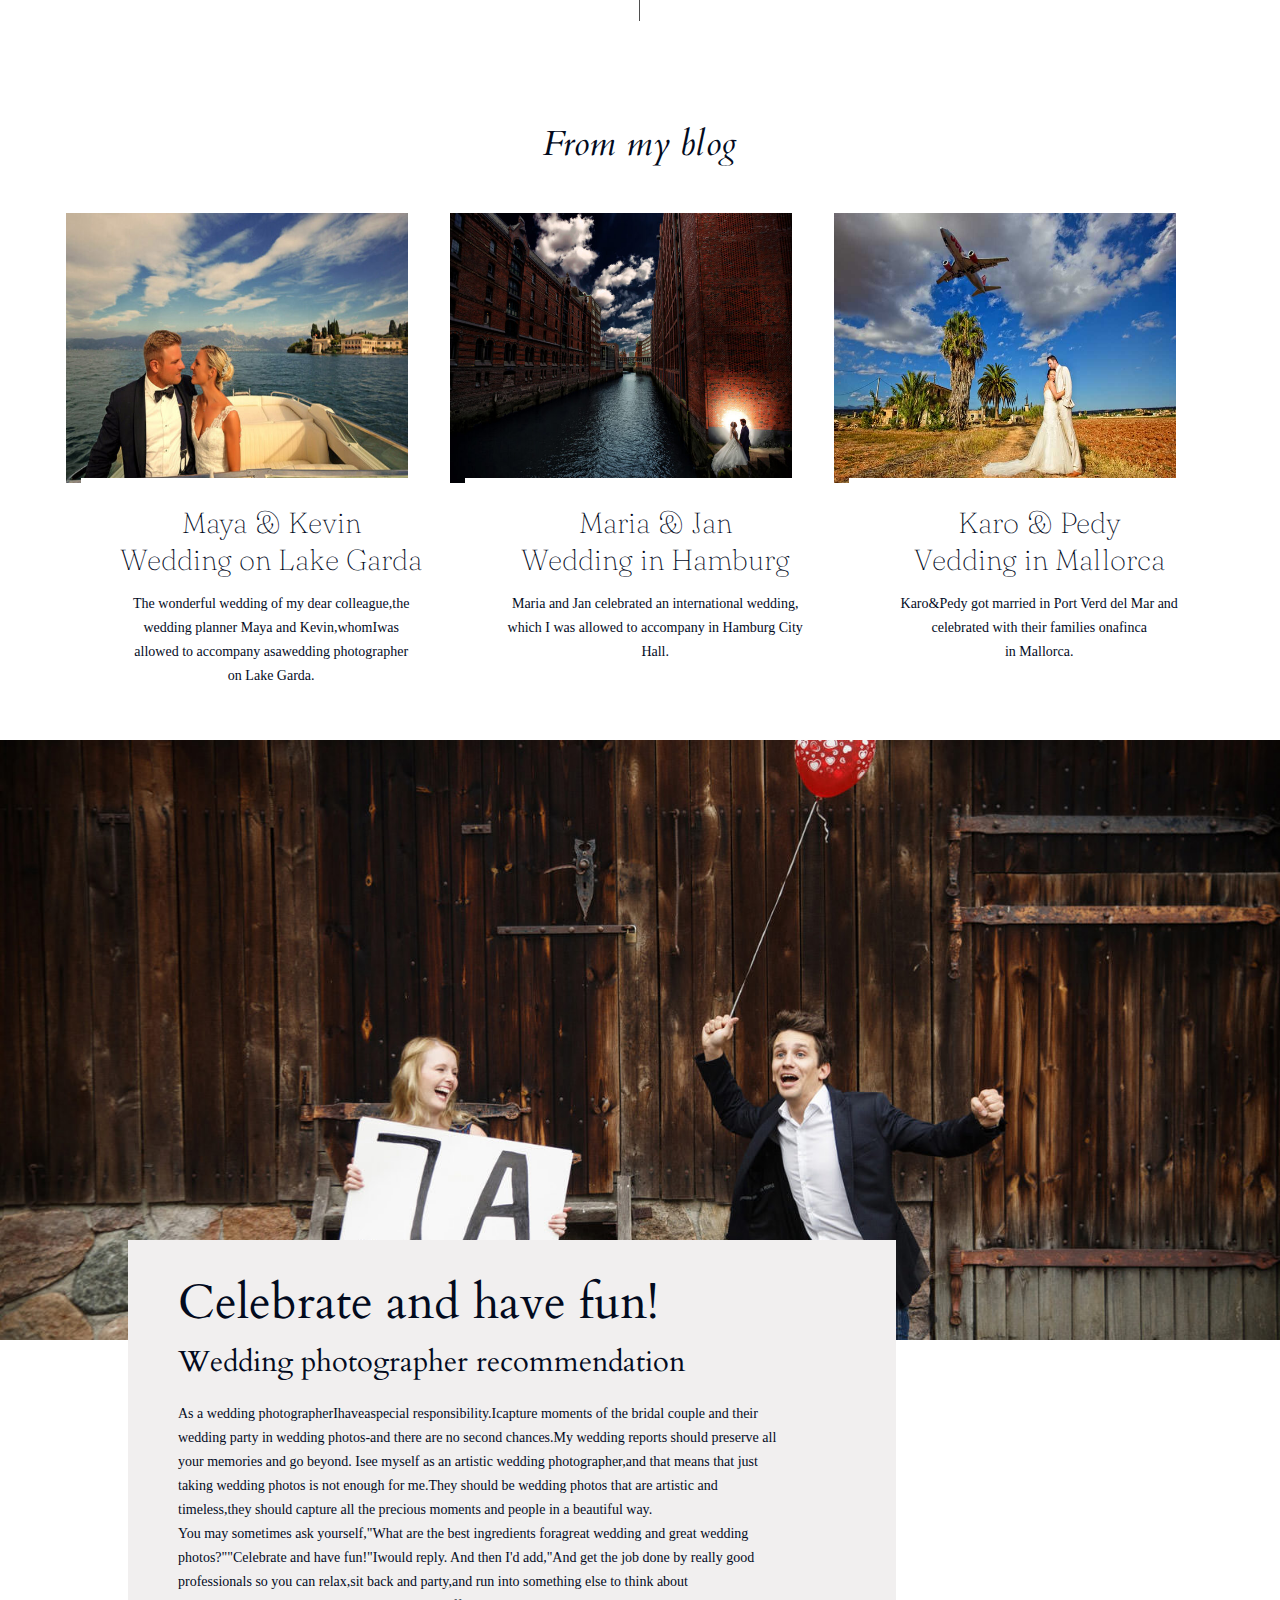
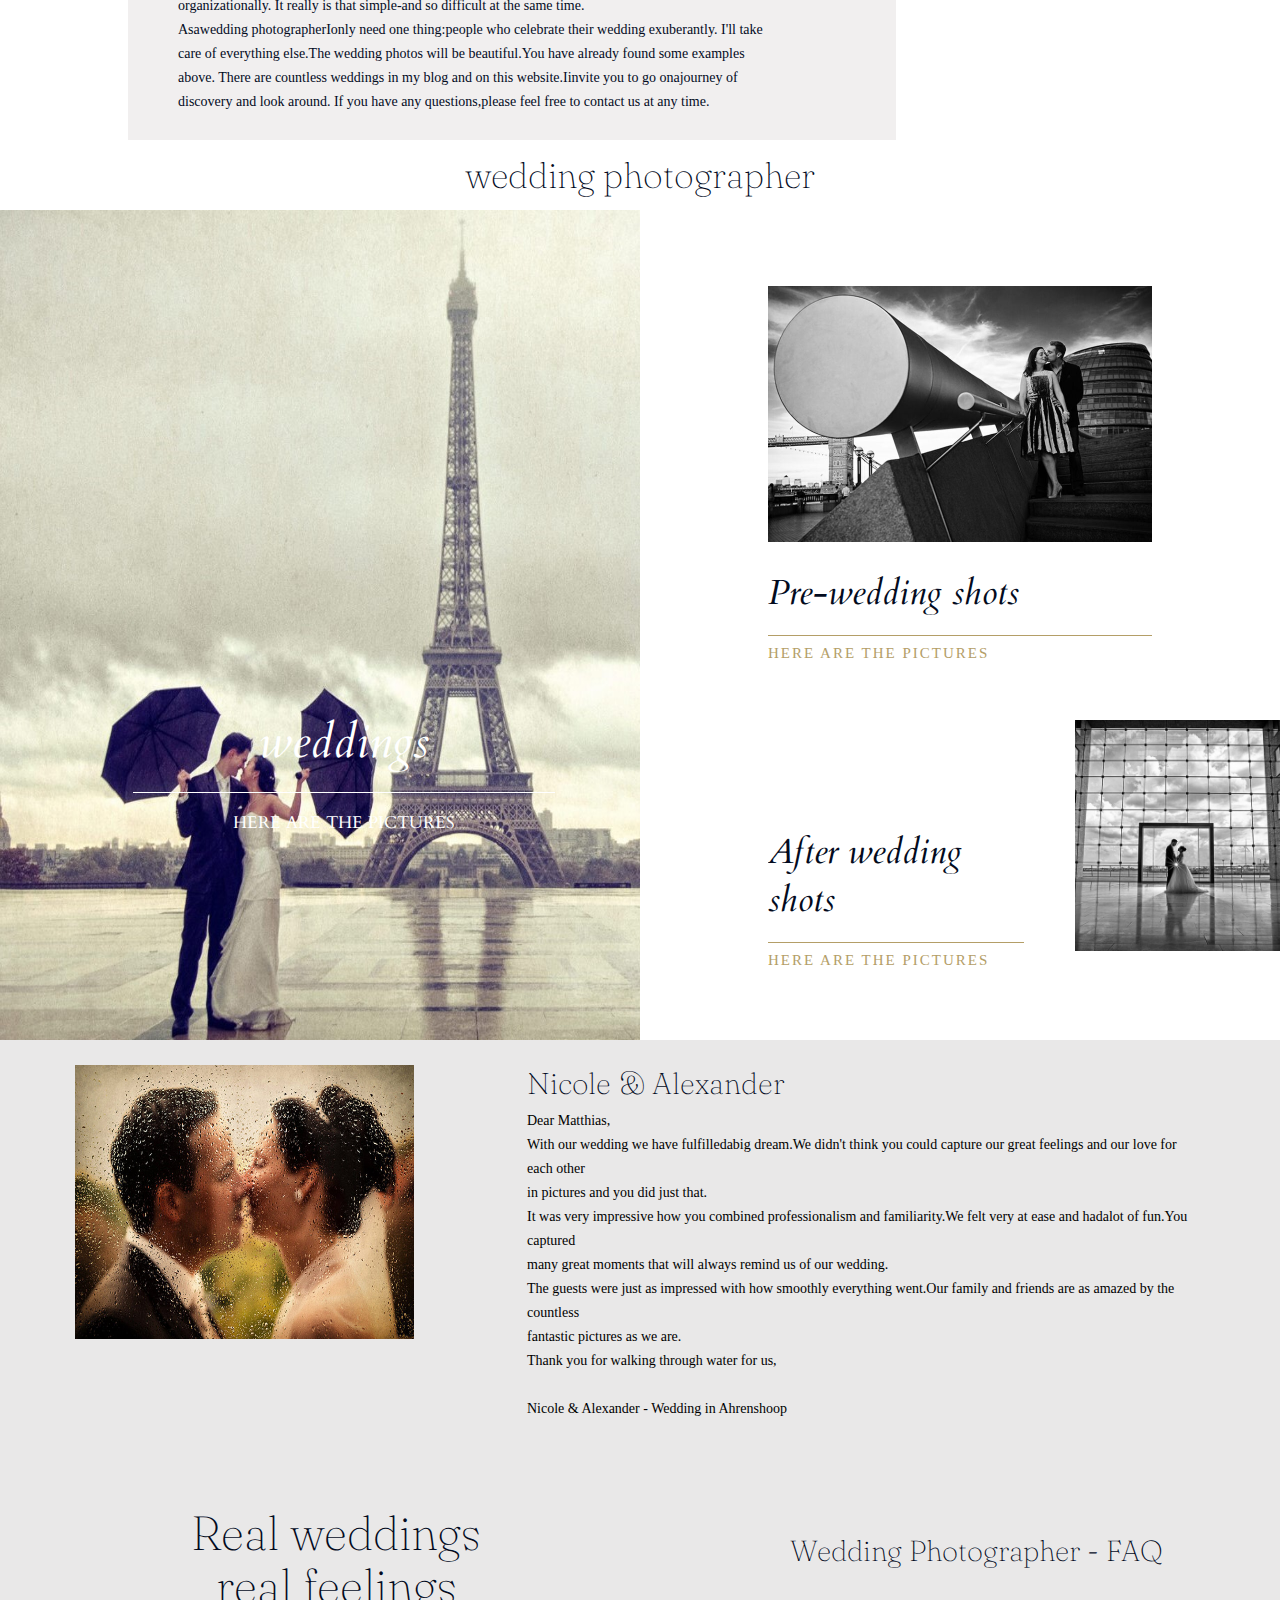
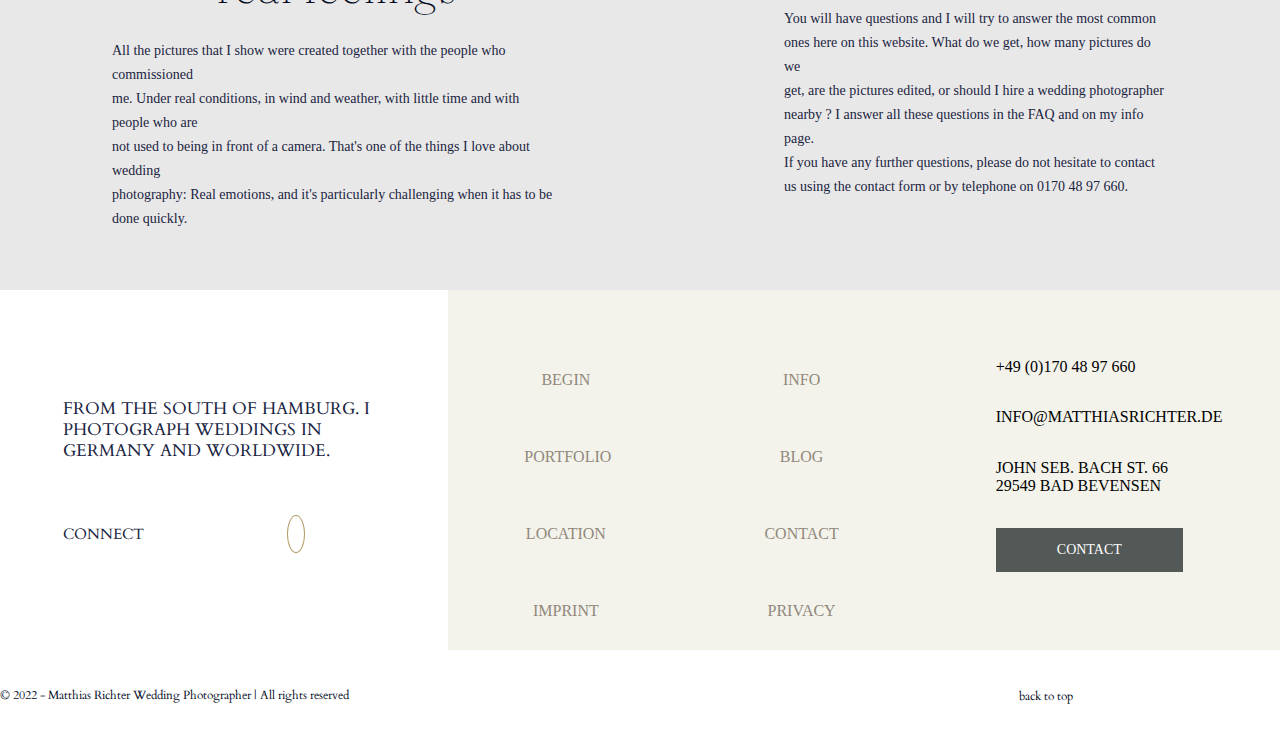
==== commit a069ab3d: "Update index.html" ====
--- a/index.html
+++ b/index.html
@@ -7,7 +7,7 @@
   <meta name="viewport" content="width=device-width, initial-scale=1.0">
   <title>Wedding photographer</title>
   <link href="# " rel="icon">
-  <link rel="stylesheet" href="index-1.css" type="text/css">
+  <link rel="stylesheet" href="index.css" type="text/css">
   <link rel="stylesheet" href="https://cdnjs.cloudflare.com/ajax/libs/font-awesome/6.1.2/css/all.min.css"
     integrity="sha512-1sCRPdkRXhBV2PBLUdRb4tMg1w2YPf37qatUFeS7zlBy7jJI8Lf4VHwWfZZfpXtYSLy85pkm9GaYVYMfw5BC1A=="
     crossorigin="anonymous" referrerpolicy="no-referrer" />
--- a/index.css
+++ b/index.css
@@ -0,0 +1,352 @@
+
+*{margin: 0; padding: 0; box-sizing: border-box; scroll-behavior: smooth;}
+
+
+
+
+@media only screen and (max-width: 767px)
+ {
+ 
+  #moblie-nav{ width: 100%; height: 65px; border: 0px black solid; display: flex;align-items:center;  justify-content: space-around;}
+  #moblie-nav p{font-size: 18px ;  }
+  #nav-icon{ color: #d5b666; height: 35px; }
+  #moblie-menu{background-color: white; height: 1040px; border: 0px black solid; margin: auto; text-align: center;z-index: 1; 
+     display: none;}
+  #moblie-menu p{width: 90%; font-size:18px; border-bottom:1px rgb(153, 153, 153) solid;  margin: auto; text-align: center;  
+    text-transform: uppercase; padding-top:40px; padding-bottom: 40px; }
+  #moblie-menu a{text-decoration:none;color: rgb(94, 94, 94); }  
+ #navbar{display: none;}
+#menu-icon{font-size: 25px;color: rgb(94, 94, 94); }
+
+
+
+#con-1{height: 600px;width:100%;overflow: hidden; position: relative;  border: 0px black solid; }
+@keyframes banner {
+  0%{left:0%;}    
+  30%{left:-100%;}  
+  60%{left:-200%;}  
+  90%{left:-300%;}  
+  100%{left:-300%;}  
+}
+.banner0{width:400%;height: 100%; display:flex;position: relative;animation: banner 6s infinite; border: 0px black solid; }
+.banner0 img{width: 100%;height: 100%; float: left;}
+#left{position: absolute; left:3%; bottom: 5%;  color:white; font-size: 20px;padding: 15px; }
+#right{position: absolute; right:3%; bottom: 5%; color:white; font-size: 20px; padding: 15px; }
+#left:hover, #right:hover {background-color: rgba(0,0,0,0.8);}
+
+#con-2{width:100%; height: 900px;  margin: 30px 0px; border: 0px black solid; text-align: center; padding: 2% 0%;}
+#sec-1{width: 70%;display: flex;text-align: center; justify-content: center; align-items:center;font-family: 'Fraunces', serif;  font-weight: lighter; 
+  color:#4f4f4f; font-size: 65px;  padding-bottom: 30px; margin: auto;}
+#sec-2{width: 100%;  text-align: center;}
+#heading{font-family: 'Cardo', serif; padding-bottom: 25px; font-weight: 400; font-style: italic; font-size: 35px; color:#4f4f4f; }
+#sub-heading{ width:80%;margin:auto;font-family: Calibri; font-size:22px ; line-height: 34px; text-align:left;font-weight:400 ;  color: #000000;} 
+ #main-box{width: 100%; overflow: hidden;}
+
+#con-3{height: 1500px; width:100%; margin-bottom: 15px; border: 0px #000000 solid; }
+ #con-3-heading{text-align: center;font-family: 'Cardo', serif; font-size:36px ; color:#030b1e; font-style: italic; padding-bottom: 35px;}
+ #con-3-card{ width: 85%; height: 95%; margin: auto; border: 0px green solid;}
+ .card{width: 100%; height: 30%; margin:auto; position: relative;border: 0px red solid; margin-bottom: 50px;}
+ .card img{width: 100%; height: 60%;}
+ .card-text{ padding: 3%; width: 100%; position: absolute; bottom: 0%; left: 4%;  height:auto; text-align: center; background-color: white; border: 0px black solid; }
+ .card-heading{font-family: Fraunces; color:#030b1e; font-size: 32px; padding:6% 0%;}
+ .card-sh{color: #030b1e;font-size: 16px; font-family: Calibri;}
+
+ #con-4{width:100%; height:1000px;  margin-bottom: 10px; position: relative;  border: 0px #000000 solid}
+ #con-4-img{width: 100%; height:30%;  border: 0px red solid; overflow: hidden; border: 0px #000000 solid}
+ #con-4-img img{ width: 100%;}
+ #con-4-text{width: 85%; height:80%;background-color:rgb(244, 242, 242); position: absolute; bottom:0%; left: 5%; padding:10px 20px; }
+ #con-4-heading{font-size: 60px; color:#030b1e; font-family: 'Cardo', serif; padding-bottom: 1%;}
+ #con-4-sb{display: none;}
+ #con-text{font-size: 18px; width: 100%; color:#030b1e; font-family: calibri ;}
+
+ #con-5{ width: 100%; height: 750px; overflow: hidden;  border: 0px #000000 solid; }
+ #con-5-heading{font-size:40px ; padding: 30px 0px ; font-family:Fraunces ;  color: #030b1e; text-align: center;}
+ #con-5-sec-1{display: flex; height: 100%; padding-top: 30px;}
+ #wedding-sec{width: 90%; height:100%;  position: relative; margin: auto; border: 0px red solid;}
+ #wedding-sec img{width: 100%; height: 100%;}
+ #wedding-sec-text{ position: absolute; bottom: 20%; left:15%;width: 80%; text-align:center; padding: 0vh 5vh; }
+ #wedding-sec-text-heading{font-size:50px ;font-family: 'Cardo', serif; font-style: italic; color: white;  }
+ #wedding-sec-text-sb{display: none; }
+ #wedding-sec-2{display: none;}
+
+ #con-6{width:100%; height:1800px; background-color: rgb(233, 232, 232);border: 0px black solid; padding-top: 80px; margin-top: 25px;}
+ #con-6-sec1{height: 40%;width: 100%;  border: 0px black solid; margin: auto;}
+ #con-6-sec1 img{width:90%;height: 45%;margin-left: 5%; }
+ #con-6-text{width: 80%; height: 100%; display: block; margin: auto; border: 0px black solid;}
+ #con-6-heading{font-size: 35px; color:#030b1e; font-family: Fraunces; padding:12px 0px;}
+ #con-6-sh{font-size: 20px; color:#000000; font-family: calibri; }
+
+
+
+ 
+ #con-4-sec2{ height: 60%;border: 0px black solid; padding: 10vh 0vh}
+ #con-4-sec2-1{height: 50%; width:90%;border: 0px black solid; margin: auto;}
+ #con-4-sec2-2{height: 50%; width:90%;border: 0px black solid;margin: auto; padding-top:6% ;}
+ #sec2-heading{font-size: 35px; color:#030b1e; font-family: Fraunces;text-align: center; padding-top: 80px; padding-bottom: 40px; text-align: center;}
+ #sec2-sh{font-size: 20px; color:#192441; font-family: calibri; text-align: center; }
+ #sec2-2-heading{ display: none;}
+
+ #fotter{width: 100%; height: 560px; border: 0px blue solid; overflow: hidden;}
+ #fotter-sec1{width:100%; margin: auto; height: 30%;border: 0px black solid; background-color: #e9e9e9; }
+ #fotter-text{font-size: 18px; color:#192441; padding:25px 0px ; font-family:  'Cardo', serif; line-height: 21px; text-align: center;   }
+ 
+ #icon{border-radius: 50%; border: 1px #b49e67 solid; padding: 15px; margin-left: 50px; color: #b49e67;}
+ #icon:hover{border: 1px #d5b666 solid; color: #d5b666;}
+ 
+ #fotter-icon p{display: none;}
+ #fotter-sec2{display: none;}
+ 
+ #fotter-mobile{border: 0px black solid;width: 100%; background-color: #f3f3eb ; height:70%; }
+ #mf{width: 90%;  border: 0px black solid;  height:50%; margin: auto; display: flex; justify-content: space-around;  margin-bottom: 15px;
+  }
+ #fotter-link1{ border: 0px black solid; height: 100%; width: 50%; display: flex; flex-direction: column; justify-content: space-around; }
+ #fotter-link1 a{text-transform: uppercase; font-size: 16px;  text-align: center; line-height: 16px; font-family: calibri; color:#91887b; text-decoration: none;}
+ #fotter-link2{ border: 0px black solid; height: 100%; width: 50%;display: flex;flex-direction: column; justify-content: space-around; }
+ #fotter-link2 a{text-transform: uppercase; font-size: 16px;  text-align: center; line-height: 16px; font-family: calibri; color:#91887b; text-decoration: none;}
+ 
+ #fotter-link3{ border: 0px black solid; width: 100%; height: 40%;  border: 0px red solid; display: flex;flex-direction: column; justify-content: space-around;}
+ #fotter-link3 p{text-transform: uppercase; font-size: 18px; text-align: center; padding-bottom: 4px; line-height: 18px; font-family: calibri; color:#000000;}
+ #contact{background-color: #535957; border: none; margin:auto;width: 40%; color: white; padding: 14px; font-size: 15px; font-family: calibri;}
+ #contact:hover{background-color: #bbbcbb;}
+ 
+ #con-7{width: 70%; margin: auto; height: 150px; margin: auto; border: 0px black solid; text-align: center;}
+ #con-7 p{ font-size: 16px; color:#030b1e; font-family:  'Cardo', serif; padding: 20px 0px; border: 0px black solid; cursor: pointer;}
+ #top-btn{cursor: pointer; font-size: 15px; padding-left: 15px;} 
+ 
+
+}
+
+
+
+@media only screen and (min-width: 767px) and (max-width:1023px){
+ #moblie-nav{display: none;}
+  #moblie-menu{display: none;}
+
+  #navbar{width: 100%; height: 60px; display: flex;align-items:center;justify-content: space-around;  border :0px black solid;}
+  #navbar p{font-size: 18px; border :0px red solid; font-weight: 400;}
+  
+  #navbar-menu a{text-decoration:none; font-size:8px; padding-right:5vh;font-weight: 400; text-transform: uppercase; color: black; }
+  #navbar-menu a:hover {color:rgb(228, 196, 154);}
+
+  #con-1{height: 1030px;width:100%;overflow: hidden; position: relative;  border: 0px black solid; }
+@keyframes banner {
+  0%{left:0%;}    
+  30%{left:-100%;}  
+  60%{left:-200%;}  
+  90%{left:-300%;}  
+  100%{left:-300%;}  
+}
+.banner0{width:400%;height: 100%; display:flex;position: relative;animation: banner 6s infinite; border: 0px black solid; }
+.banner0 img{width: 100%;height: 100%; float: left;}
+#left{position: absolute; left:3%; bottom: 5%;  color:white; font-size: 20px;padding: 15px; }
+#right{position: absolute; right:3%; bottom: 5%; color:white; font-size: 20px; padding: 15px; }
+#left:hover, #right:hover {background-color: rgba(0,0,0,0.8);}
+
+
+
+
+#con-2{width: 100%; height:500px; display: flex; margin: 0%; border: 0px black solid;}
+#sec-1{width: 50%; height: 75%; font-family: 'Fraunces', serif;border: 0px red solid; font-weight: lighter; color:#4f4f4f;
+   font-size: 80px; border-right: 1px #4f4f4f solid; margin-top:4%;  padding-bottom: 0%;}
+#sec-2{width: 50%;   height: 75%; text-align: center;margin-top:4%; padding-top: 6%;  border: 0px red solid;}
+#heading{font-family: 'Cardo', serif;  font-weight: 400; font-style: italic; font-size: 33px; color:#4f4f4f; line-height:50px; padding-bottom: 1%;}
+#sub-heading{ width:80%;margin:auto;font-family: Calibri; font-size:12px ; text-align:left;font-weight:400 ; line-height:25px; color: #000000;}
+
+
+#con-3{height: 460px; width: 100%; margin-bottom:20px; border: 0px #000000 solid; }
+#con-3-heading{text-align: center;font-family: 'Cardo', serif; font-size:35px  ; color:#030b1e; font-style: italic; padding-bottom:15px;}
+#con-3-card{display: flex; width: 95%; height: 380px; margin: auto; border: 0px red solid;}
+.card{width: 33%; height: 100%; margin:auto; position: relative;border: 0px black solid;}
+.card img{width: 95%; height: 40%;}
+.card-text{ padding: 3%; width: 100%; position: absolute; bottom: 3%; left: 4%; height: 220px; text-align: center; background-color: white; border: 0px black solid; }
+.card-heading{font-family: Fraunces; font-weight: lighter;  color:#030b1e; font-size: 24px; line-height: 37px; padding:2% 0%;}
+.card-sh{color: #030b1e;font-size: 12px; line-height: 24px; font-family: Calibri;}
+
+#con-4{width: 100%; height: 980px; overflow: hidden;  border: 0px black solid; position: relative;}
+#con-4-img{width: 100%; height: 60%;  border: 0px red solid; overflow: hidden;}
+#con-4-img img{ width: 100%;}
+#con-4-text{width:70%; height:520px;background-color:rgb(241, 239, 239); position: absolute; bottom:6%; left: 10%; padding:30px 50px;}
+#con-4-heading{font-size: 40px; color:#030b1e; font-family: 'Cardo', serif; padding-bottom: 1%;}
+#con-4-sb{font-size: 22px; color:#030b1e; font-family: 'Cardo', serif; padding-bottom: 3%;}
+#con-text{font-size: 12px; width: 90%; color:#030b1e; font-family: calibri; line-height:24px ;}
+
+#con-5{ width: 100%; height: 600px; overflow: hidden; border: 0px black solid;}
+#con-5-heading{font-size:36px ; font-family:Fraunces ; font-weight:lighter; color: #030b1e; text-align: center; padding: 1% 0%;}
+#con-5-sec-1{width: 100%; height: 100%; display:flex; border:0px #000000 solid; padding: 0%;}
+
+#wedding-sec{width: 50%; height: 100%; position: relative; border: 0px red solid;}
+#wedding-sec img{width: 100%; height: 95%;}
+#wedding-sec-text{ position: absolute;left: 10%; top: 60%; width: 80%; text-align:center; padding: 0vh 5vh; }
+#wedding-sec-text-heading{font-size:47px ;font-family: 'Cardo', serif; font-style: italic; color: white;  padding-bottom: 2vh;border-bottom: 1px white solid;}
+#wedding-sec-text-sb{font-size:17px ; font-family: 'Cardo', serif; padding-top: 2vh; color: white;text-transform: uppercase; display: block; }
+
+#wedding-sec-2{width: 50%; height:100%; display: block;  border: 0px rgb(7, 155, 79) solid;}
+#wedding-card1{border:0px black solid; height: auto; width: 60% ;margin: auto; padding-top: 12%; padding-bottom: 9%; }
+#wedding-card1 img{width:100% ; height: auto; padding-bottom: 6%;}
+#wedding-heading{font-size: 25px; color:#030b1e; font-family: 'Cardo', serif; padding-bottom: 2vh; border-bottom: 1px #b49e67 solid; font-style: italic; }
+#wedding-sh{font-size: 15px; color:#b49e67; font-family:Calibri;padding-top: 1vh;  text-transform: uppercase;  letter-spacing: 2px;}
+#wedding-card2{ width: 80%; height:auto; margin-bottom:12%; float: right; justify-content: space-between; display: flex;border:0px black solid; overflow: hidden;}
+#wedding-card2 img{width:40% ; height: 100%;}
+#wedding-card2-text{display: block; width: 50%; margin-top:0% ;}
+#wedding2-heading{font-size: 25px; color:#030b1e; font-family: cardo; padding-bottom: 5px; border-bottom: 1px #b49e67 solid; font-style: italic; }
+#wedding2-sh{font-size: 15px; color:#b49e67; font-family:Calibri;padding-top: 3px;  text-transform: uppercase;  letter-spacing: 2px;}
+
+#con-6{width: 100%; height: 820px; background-color: rgb(233, 232, 232);border: 0px black solid; padding-bottom: 0%; margin-top: 0px; padding-top: 0px;}
+#con-6-sec1{display: flex;justify-content: space-between; height: 50%;padding: 25px 55px; border: 0px pink solid;}
+#con-6-sec1 img{width: 35%;height:45%; }
+#con-6-text{width: 60%; height: 100%; display: block; border: 0px black solid; }
+#con-6-heading{font-size: 24px; color:#030b1e; font-family: Fraunces;font-weight: lighter; padding-top: 0%; padding-bottom: 0%; }
+#con-6-sh{font-size: 12px; color:#000000; font-family: calibri; line-height: 24px; padding-top: 1%; }
+
+#con-4-sec2{display: flex;justify-content: space-between; height: 40%;border: 0px black solid; margin-top: 4%; padding: 0%;}
+#con-4-sec2-1{height: 100%; width:40%;border: 0px black solid; margin: auto;}
+#con-4-sec2-2{height: 100%; width:40%;border: 0px black solid;margin: auto; padding-top:2%;}
+#sec2-heading{font-size: 40px; line-height: 53px; color:#030b1e; font-family: Fraunces;font-weight: lighter; text-align: center; padding-top:0%;padding-bottom: 6%;}
+#sec2-sh{font-size: 12px; color:#192441; font-family: calibri; line-height: 24px;}
+#sec2-2-heading{font-size: 25px; line-height: 37px; color:#030b1e; font-family: Fraunces;font-weight: lighter;display:block; text-align: center;padding-bottom: 10%;}
+
+#fotter{width: 100%; height: 250px; border: 0px black solid; display: flex; }
+#fotter-sec1{width: 35%; height: 100%;border: 0px black solid; position: relative; }
+#fotter-text{font-size: 9px; color:#192441;text-align:left;  font-family:  'Cardo', serif; line-height: 15px; position: absolute; top: 30%; left: 14%;  }
+
+#fotter-icon p{display: block;} 
+#fotter-icon{font-size: 8px; color:#192441; font-family:  'Cardo', serif; margin-top: 6%;border: 0px black solid; width: 54%;display: flex; justify-content: space-between; align-items: center; position: absolute; top: 60%; left: 14%; }
+#icon{border-radius: 50%; border: 1px #b49e67 solid; padding: 8px; font-size: 12px;  color: #b49e67;}
+#icon:hover{border: 1px #d5b666 solid; color: #d5b666;}
+#fotter-mobile{display: none;}
+
+
+
+#fotter-sec2{width: 65%; height: 100%; display: flex; justify-content: space-around;  background-color: #f3f3eb ; padding-top: 4%;}
+#fotter-link1{ border: 0px black solid; height: 100%; width: 10%; display: flex; flex-direction: column; justify-content: space-around; }
+#fotter-link1 a{text-transform: uppercase; font-size: 13px;  line-height: 16px; font-family: calibri; color:#91887b; text-decoration: none;}
+#fotter-link2{ border: 0px black solid; height: 100%; width: 10%;display: flex;flex-direction: column; justify-content: space-around; }
+#fotter-link2 a{text-transform: uppercase; font-size: 13px;   line-height: 16px; font-family: calibri; color:#91887b; text-decoration: none;}
+#fotter-link3{ border: 0px black solid; width: 25%; height: 80%; display: flex;flex-direction: column; justify-content: space-around;}
+#fotter-link3 p{text-transform: uppercase; font-size: 9px; text-align: left;  line-height: 18px; font-family: calibri; color:#000000;}
+#contact{background-color: #535957; border: none; width: 90%; color: white; padding: 14px; font-size: 11px; font-family: calibri;}
+#contact:hover{background-color: #bbbcbb;}
+
+
+#con-7{width: 85%; height: 50px; display: flex; align-items: center; justify-content: space-between; margin: auto; border: 0px black solid;}
+#con-7 p{ font-size: 12px; color:#030b1e; font-family:  'Cardo', serif; border: 0px black solid; cursor: pointer;}
+#top-btn{cursor: pointer; font-size: 15px; padding-left: 15px;} 
+   
+
+ 
+}
+
+@media only screen and (min-width: 1024px)
+ {
+ 
+  
+#moblie-nav{display: none;}
+ #moblie-menu{display: none;}
+#navbar{width: 100%; height: 90px; display: flex;align-items:center;justify-content: space-around; margin: auto; border :0px black solid;}
+#navbar p{font-size: 36px; }
+#navbar-menu a{text-decoration:none; font-size:15px; padding-right:6vh; text-transform: uppercase; color: black; }
+#navbar-menu a:hover {color:rgb(228, 196, 154);}
+
+#con-1{height: 1030px;width:100%;overflow: hidden; position: relative;  border: 0px black solid; }
+@keyframes banner {
+  0%{left:0%;}    
+  30%{left:-100%;}  
+  60%{left:-200%;}  
+  90%{left:-300%;}  
+  100%{left:-300%;}  
+}
+.banner0{width:400%;height: 100%; display:flex;position: relative;animation: banner 6s infinite; border: 0px black solid; }
+.banner0 img{width: 100%;height: 100%; float: left;}
+#left{position: absolute; left:3%; bottom: 5%;  color:white; font-size: 20px;padding: 15px; }
+#right{position: absolute; right:3%; bottom: 5%; color:white; font-size: 20px; padding: 15px; }
+#left:hover, #right:hover {background-color: rgba(0,0,0,0.8);}
+
+
+
+
+#con-2{width: 100%; height:600px; display: flex; margin: 0%; border: 0px black solid;}
+#sec-1{width: 50%; height: 75%; font-family: 'Fraunces', serif;border: 0px red solid; font-weight: lighter; color:#4f4f4f;
+   font-size: 90px; border-right: 1px #4f4f4f solid; margin-top:4%;  padding-bottom: 0%;}
+#sec-2{width: 50%;   height: 75%; text-align: center;margin-top:4%; padding-top: 5%;  border: 0px red solid;}
+#heading{font-family: 'Cardo', serif;  font-weight: 400; font-style: italic; font-size: 37px; color:#4f4f4f; line-height:50px;}
+#sub-heading{ width:80%;margin:auto;font-family: Calibri; font-size:14px ; text-align:left;font-weight:400 ; line-height:25px; color: #000000;}
+
+
+#con-3{height: 600px; width: 100%; margin-bottom:20px; border: 0px #000000 solid; }
+#con-3-heading{text-align: center;font-family: 'Cardo', serif; font-size:35px  ; color:#030b1e; font-style: italic; padding-bottom: 5vh;}
+#con-3-card{display: flex; width: 90%; height: 500px; margin: auto; border: 0px red solid;}
+.card{width: 33%; height: 100%; margin:auto; position: relative;border: 0px black solid;}
+.card img{width: 90%; height: 270px;}
+.card-text{ padding: 3%; width: 100%; position: absolute; bottom: 3%; left: 4%; height: 220px; text-align: center; background-color: white; border: 0px black solid; }
+.card-heading{font-family: Fraunces; font-weight: lighter;  color:#030b1e; font-size: 29px; line-height: 37px; padding:4% 0%;}
+.card-sh{color: #030b1e;font-size: 14px; line-height: 24px; font-family: Calibri;}
+
+#con-4{width: 100%; height: 1000px;  border: 0px black solid; position: relative;}
+#con-4-img{width: 100%; height: 60%;  border: 0px red solid; overflow: hidden;}
+#con-4-img img{ width: 100%;}
+#con-4-text{width:60%; height:500px;background-color:rgb(241, 239, 239); position: absolute; bottom:0%; left: 10%; padding:30px 50px;}
+#con-4-heading{font-size: 48px; color:#030b1e; font-family: 'Cardo', serif; padding-bottom: 1%;}
+#con-4-sb{font-size: 29px; color:#030b1e; font-family: 'Cardo', serif; padding-bottom: 3%;}
+#con-text{font-size: 14px; width: 90%; color:#030b1e; font-family: calibri; line-height:24px ;}
+
+#con-5{ width: 100%;overflow: hidden; height: 900px; border: 0px black solid;}
+#con-5-heading{font-size:36px ; font-family:Fraunces ; font-weight:lighter; color: #030b1e; text-align: center; padding: 1% 0%;}
+#con-5-sec-1{width: 100%; height: 100%; display: flex; border:0px #7e2323 solid; }
+
+#wedding-sec{width: 50%; height: 100%; position: relative; border: 0px red solid;}
+#wedding-sec img{width: 100%; height: 95%;}
+#wedding-sec-text{ position: absolute; top:500px; right:40px;width: 80%; text-align:center; padding: 0vh 5vh; }
+#wedding-sec-text-heading{font-size:47px ;font-family: 'Cardo', serif; font-style: italic; color: white;  padding-bottom: 2vh;border-bottom: 1px white solid;}
+#wedding-sec-text-sb{font-size:17px ; font-family: 'Cardo', serif; padding-top: 2vh; color: white;text-transform: uppercase; display: block; }
+
+#wedding-sec-2{width: 50%; height:100%; display: block;  border: 0px rgb(7, 155, 79) solid;}
+#wedding-card1{border:0px black solid; height: auto; width: 60% ;margin: auto; padding-top: 12%; padding-bottom: 9%; }
+#wedding-card1 img{width:100% ; height: auto; padding-bottom: 6%;}
+#wedding-heading{font-size: 35px; color:#030b1e; font-family: 'Cardo', serif; padding-bottom: 2vh; border-bottom: 1px #b49e67 solid; font-style: italic; }
+#wedding-sh{font-size: 15px; color:#b49e67; font-family:Calibri;padding-top: 1vh;  text-transform: uppercase;  letter-spacing: 2px;}
+#wedding-card2{ width: 80%; height:auto; margin-bottom:12%; float: right; justify-content: space-between; display: flex;border:0px black solid; overflow: hidden;}
+#wedding-card2 img{width:40% ; height: 100%;}
+#wedding-card2-text{display: block; width: 50%; margin-top:21% ;}
+#wedding2-heading{font-size: 35px; color:#030b1e; font-family: cardo; padding-bottom: 2vh; border-bottom: 1px #b49e67 solid; font-style: italic; }
+#wedding2-sh{font-size: 15px; color:#b49e67; font-family:Calibri;padding-top: 1vh;  text-transform: uppercase;  letter-spacing: 2px;}
+
+#con-6{width: 100%; height: 850px; background-color: rgb(233, 232, 232);border: 0px black solid; padding-bottom: 20px; margin-top: 0px; padding-top: 0px;}
+#con-6-sec1{display: flex;justify-content: space-between; height: 50%;padding: 25px 75px; border: 0px pink solid;}
+#con-6-sec1 img{width: 30%;height: 75%; }
+#con-6-text{width: 60%; height: 100%; display: block; border: 0px black solid; }
+#con-6-heading{font-size: 30px; color:#030b1e; font-family: Fraunces;font-weight: lighter; padding-top: 0%; }
+#con-6-sh{font-size: 14px; color:#000000; font-family: calibri; line-height: 24px; padding-top: 1%; }
+
+#con-4-sec2{display: flex;justify-content: space-between; height: 40%;border: 0px red solid; margin-top: 4%; padding: 0%;}
+#con-4-sec2-1{height: 100%; width:35%;border: 0px black solid; margin: auto; padding-top: 0%;}
+#con-4-sec2-2{height: 100%; width:30%;border: 0px black solid;margin: auto; padding-top:2%;}
+#sec2-heading{font-size: 48px; line-height: 53px; color:#030b1e; font-family: Fraunces;font-weight: lighter; padding-top: 0%; text-align: center;padding-bottom: 6%;}
+#sec2-sh{font-size: 14px; color:#192441; font-family: calibri; line-height: 24px;}
+#sec2-2-heading{font-size: 29px; line-height: 37px; color:#030b1e; font-family: Fraunces;font-weight: lighter;display:block; text-align: center;padding-bottom: 10%;}
+
+#fotter-mobile{display: none;}
+
+#fotter{width: 100%; height: 40vh; border: 0px black solid; display: flex; }
+#fotter-sec1{width: 35%; height: 100%;border: 0px black solid; position: relative; }
+#fotter-text{font-size: 17px; color:#192441; font-family:  'Cardo', serif; line-height: 21px; position: absolute; top: 30%; left: 14%;  }
+#fotter-icon{font-size: 15px; color:#192441; font-family:  'Cardo', serif; margin-top: 4%;border: 0px black solid; width: 54%;display: flex; justify-content: space-between; align-items: center; position: absolute; top: 60%; left: 14%; }
+#icon{border-radius: 50%; border: 1px #b49e67 solid; padding: 8px; font-size: 15px;  color: #b49e67;}
+#icon:hover{border: 1px #d5b666 solid; color: #d5b666;}
+#mobile-fotter{display: none;}
+
+
+#fotter-sec2{width: 65%; height: 100%; display: flex; justify-content: space-around;  background-color: #f3f3eb ; padding-top: 4%;}
+#fotter-link1{ border: 0px black solid; height: 100%; width: 10%; display: flex; flex-direction: column; justify-content: space-around; }
+#fotter-link1 a{text-transform: uppercase; font-size: 16px;  text-align: center; line-height: 16px; font-family: calibri; color:#91887b; text-decoration: none;}
+#fotter-link2{ border: 0px black solid; height: 100%; width: 10%;display: flex;flex-direction: column; justify-content: space-around; }
+#fotter-link2 a{text-transform: uppercase; font-size: 16px;  text-align: center; line-height: 16px; font-family: calibri; color:#91887b; text-decoration: none;}
+#fotter-link3{ border: 0px black solid; width: 25%; height: 80%; display: flex;flex-direction: column; justify-content: space-around;}
+#fotter-link3 a{text-transform: uppercase; font-size: 12px;  text-align: center; line-height: 18px; font-family: calibri; color:#000000;}
+#contact{background-color: #535957; border: none; width: 90%; color: white; padding: 14px; font-size: 14px; font-family: calibri;}
+#contact:hover{background-color: #bbbcbb;}
+
+
+#con-7{width: 85%; height: 10vh; display: flex; align-items: center; justify-content: space-between; margin: 0%; border: 0px black solid;}
+#con-7 p{ font-size: 12px; color:#030b1e; font-family:  'Cardo', serif; border: 0px black solid; cursor: pointer;}
+#top-btn{cursor: pointer; font-size: 15px; padding-left: 15px;}
+ }
